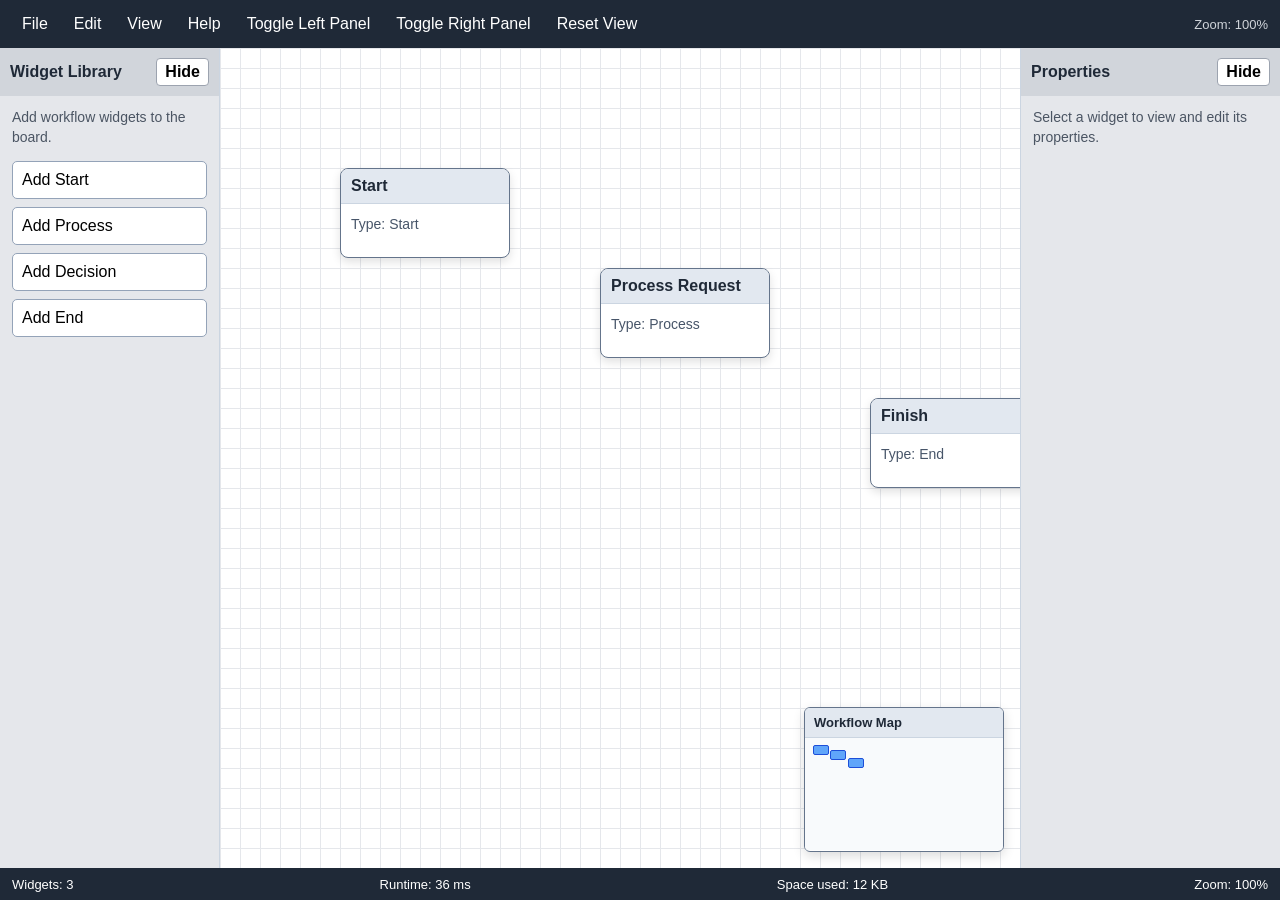
==== index.html @ e65cc5db "Sync current workflow builder implementation" ====
<!DOCTYPE html>
<html lang="en">
<head>
    <meta charset="UTF-8">

    <meta
        name="viewport"
        content="width=device-width, initial-scale=1.0"
    >

    <title>Workflow Builder BC</title>

    <link rel="stylesheet" href="css/styles.css">
</head>

<body>
    <div id="app"></div>

    <!-- Load dependencies before app.js -->
    <script src="js/widget.js"></script>
    <script src="js/board.js"></script>
    <script src="js/app.js"></script>
</body>
</html>
---- css/styles.css ----
* {
    box-sizing: border-box;
}

body {
    margin: 0;
    overflow: hidden;
    font-family: Arial, Helvetica, sans-serif;
    color: #1f2937;
}

button,
input {
    font: inherit;
}

button {
    cursor: pointer;
}

#app {
    width: 100vw;
    height: 100vh;
}

/* Entire application layout */

.board {
    display: grid;
    grid-template-rows: 48px 1fr 32px;
    width: 100%;
    height: 100%;
    background-color: #f3f4f6;
}

/* Top menu */

.menu-bar {
    display: flex;
    align-items: center;
    gap: 6px;
    padding: 0 12px;
    background-color: #1f2937;
    color: white;
    z-index: 100;
}

.menu-bar button {
    padding: 6px 10px;
    border: none;
    border-radius: 4px;
    background-color: transparent;
    color: white;
}

.menu-bar button:hover {
    background-color: #374151;
}

.menu-group {
    display: flex;
    align-items: center;
    gap: 5px;
}

.menu-label {
    margin-right: 4px;
    font-weight: bold;
}

.menu-spacer {
    flex: 1;
}

.zoom-display {
    min-width: 70px;
    text-align: right;
    font-size: 13px;
    color: #d1d5db;
}

/* Main application area */

.main-area {
    position: relative;
    display: grid;
    grid-template-columns: 220px minmax(0, 1fr) 260px;
    min-height: 0;
}

.main-area.left-hidden {
    grid-template-columns: minmax(0, 1fr) 260px;
}

.main-area.right-hidden {
    grid-template-columns: 220px minmax(0, 1fr);
}

.main-area.left-hidden.right-hidden {
    grid-template-columns: minmax(0, 1fr);
}

/* Side panels */

.side-panel {
    min-width: 0;
    overflow: auto;
    background-color: #e5e7eb;
    border-color: #cbd5e1;
    border-style: solid;
}

.left-panel {
    border-width: 0 1px 0 0;
}

.right-panel {
    border-width: 0 0 0 1px;
}

.side-panel.hidden {
    display: none;
}

.panel-header {
    display: flex;
    justify-content: space-between;
    align-items: center;
    padding: 10px;
    background-color: #d1d5db;
    font-weight: bold;
}

.panel-header button {
    padding: 4px 8px;
    border: 1px solid #9ca3af;
    border-radius: 4px;
    background-color: white;
}

.panel-content {
    padding: 12px;
}

.panel-description {
    margin-top: 0;
    color: #4b5563;
    font-size: 14px;
    line-height: 1.4;
}

.widget-library-button {
    display: block;
    width: 100%;
    margin-bottom: 8px;
    padding: 9px;
    border: 1px solid #94a3b8;
    border-radius: 5px;
    background-color: white;
    text-align: left;
}

.widget-library-button:hover {
    background-color: #f8fafc;
}

.property-row {
    margin-bottom: 12px;
}

.property-row label {
    display: block;
    margin-bottom: 4px;
    font-size: 13px;
    font-weight: bold;
}

.property-row input {
    width: 100%;
    padding: 7px;
    border: 1px solid #9ca3af;
    border-radius: 4px;
}

.property-actions {
    display: flex;
    gap: 8px;
}

.property-actions button {
    flex: 1;
    padding: 7px;
    border: 1px solid #9ca3af;
    border-radius: 4px;
    background-color: white;
}

.delete-button {
    color: #b91c1c;
}

/* Canvas viewport */

.workspace-container {
    position: relative;
    min-width: 0;
    min-height: 0;
    overflow: hidden;
    background-color: white;
    user-select: none;
}

/*
 * The workspace is larger than the viewport and contains all widgets.
 * Zooming and panning are applied to this element.
 */
.workspace {
    position: absolute;
    left: 0;
    top: 0;
    width: 3000px;
    height: 2000px;
    transform-origin: 0 0;

    background-color: white;
    background-image:
        linear-gradient(#e5e7eb 1px, transparent 1px),
        linear-gradient(
            90deg,
            #e5e7eb 1px,
            transparent 1px
        );

    background-size: 20px 20px;
}

/* Workflow widgets */

.widget {
    position: absolute;
    width: 170px;
    min-height: 90px;
    overflow: hidden;

    border: 1px solid #64748b;
    border-radius: 8px;
    background-color: white;
    box-shadow: 0 4px 10px rgb(0 0 0 / 12%);

    cursor: grab;
    touch-action: none;
}

.widget:hover {
    border-color: #2563eb;
}

.widget.selected {
    outline: 3px solid rgb(37 99 235 / 30%);
    border-color: #2563eb;
}

.widget.dragging {
    cursor: grabbing;
    box-shadow: 0 8px 18px rgb(0 0 0 / 22%);
}

.widget-title {
    padding: 8px 10px;
    border-bottom: 1px solid #cbd5e1;
    background-color: #e2e8f0;
    font-weight: bold;
}

.widget-content {
    padding: 12px 10px;
    color: #475569;
    font-size: 14px;
}

/* Workflow mini-map */

.workflow-map {
    position: absolute;
    right: 16px;
    bottom: 16px;
    width: 200px;
    height: 145px;
    overflow: hidden;

    border: 1px solid #64748b;
    border-radius: 6px;
    background-color: rgb(255 255 255 / 94%);
    box-shadow: 0 4px 12px rgb(0 0 0 / 14%);
    z-index: 20;
}

.workflow-map-title {
    padding: 7px 9px;
    border-bottom: 1px solid #cbd5e1;
    background-color: #e2e8f0;
    font-size: 13px;
    font-weight: bold;
}

.workflow-map-content {
    position: relative;
    height: calc(100% - 31px);
    overflow: hidden;
    background-color: #f8fafc;
}

.workflow-map-empty {
    padding: 10px;
    color: #64748b;
    font-size: 12px;
}

.workflow-map-item {
    position: absolute;
    width: 16px;
    height: 10px;
    border: 1px solid #1d4ed8;
    border-radius: 2px;
    background-color: #60a5fa;
}

/* Bottom stats bar */

.stats-bar {
    display: flex;
    align-items: center;
    justify-content: space-between;
    gap: 20px;

    padding: 0 12px;
    background-color: #1f2937;
    color: white;
    font-size: 13px;
}

.panel-show-zone {
    position: absolute;
    top: 48px;
    bottom: 32px;
    width: 24px;
    z-index: 50;

    display: flex;
    align-items: center;

    opacity: 0;
    transition: opacity 0.2s ease;
}

.panel-show-zone:hover {
    opacity: 1;
}

.panel-show-zone.hidden {
    display: none;
}

.left-show-zone {
    left: 0;
    justify-content: flex-start;
}

.right-show-zone {
    right: 0;
    justify-content: flex-end;
}

.panel-show-button {
    width: 24px;
    min-height: 64px;
    padding: 4px 2px;

    border: 1px solid #64748b;
    background-color: #1f2937;
    color: white;

    font-size: 11px;
    writing-mode: vertical-rl;
    text-orientation: mixed;

    cursor: pointer;
}

.left-show-zone .panel-show-button {
    border-radius: 0 5px 5px 0;
}

.right-show-zone .panel-show-button {
    border-radius: 5px 0 0 5px;
}

.dropdown-menu {
    position: relative;
    height: 100%;
    display: flex;
    align-items: center;
}

.dropdown-button {
    padding: 6px 10px;
    border: none;
    border-radius: 4px;
    background-color: transparent;
    color: white;
}

.dropdown-button:hover {
    background-color: #374151;
}

.dropdown-content {
    position: absolute;
    top: 100%;
    left: 0;

    display: none;
    min-width: 150px;

    padding: 5px 0;
    border: 1px solid #475569;
    border-radius: 0 0 5px 5px;

    background-color: #1f2937;
    box-shadow: 0 6px 14px rgb(0 0 0 / 25%);

    z-index: 200;
}

.dropdown-menu:hover .dropdown-content {
    display: block;
}

.dropdown-content button {
    display: block;
    width: 100%;
    padding: 8px 12px;

    border: none;
    border-radius: 0;
    background-color: transparent;
    color: white;

    text-align: left;
}

.dropdown-content button:hover {
    background-color: #374151;
}
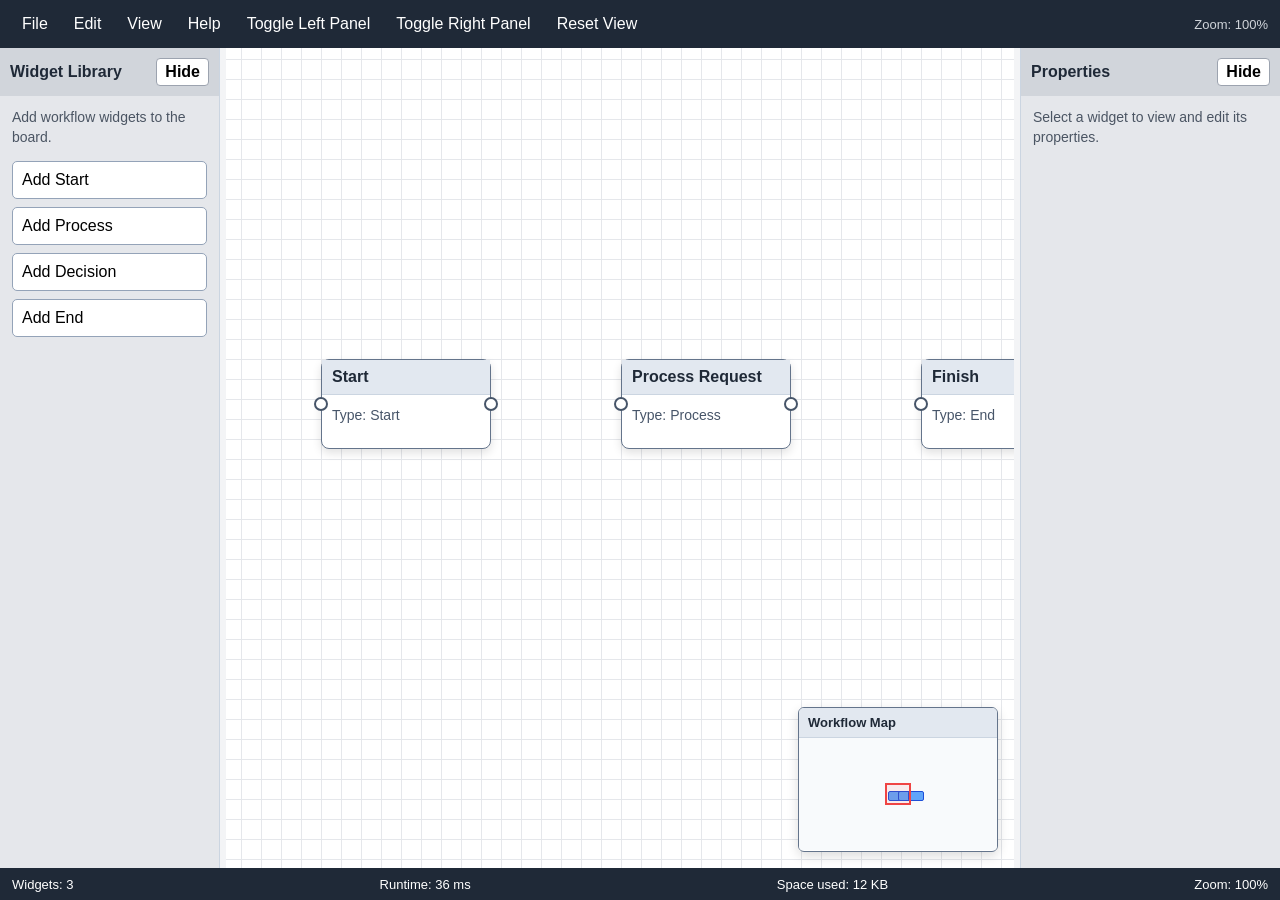
==== commit f9a53c40: "Add draggable workflow connections" ====
--- a/index.html
+++ b/index.html
@@ -18,6 +18,7 @@
 
     <!-- Load dependencies before app.js -->
     <script src="js/widget.js"></script>
+    <script src="js/connection.js"></script>
     <script src="js/board.js"></script>
     <script src="js/app.js"></script>
 </body>
--- a/css/styles.css
+++ b/css/styles.css
@@ -83,21 +83,39 @@
 
 .main-area {
     position: relative;
+
+    --left-panel-width: 220px;
+    --right-panel-width: 260px;
+
     display: grid;
-    grid-template-columns: 220px minmax(0, 1fr) 260px;
+
+    grid-template-columns:
+        var(--left-panel-width)
+        6px
+        minmax(0, 1fr)
+        6px
+        var(--right-panel-width);
+
     min-height: 0;
 }
 
 .main-area.left-hidden {
-    grid-template-columns: minmax(0, 1fr) 260px;
+    grid-template-columns:
+        minmax(0, 1fr)
+        6px
+        var(--right-panel-width);
 }
 
 .main-area.right-hidden {
-    grid-template-columns: 220px minmax(0, 1fr);
+    grid-template-columns:
+        var(--left-panel-width)
+        6px
+        minmax(0, 1fr);
 }
 
 .main-area.left-hidden.right-hidden {
-    grid-template-columns: minmax(0, 1fr);
+    grid-template-columns:
+        minmax(0, 1fr);
 }
 
 /* Side panels */
@@ -206,8 +224,15 @@
     min-width: 0;
     min-height: 0;
     overflow: hidden;
-    background-color: white;
+
+    background-color: #e5e7eb;
+
     user-select: none;
+    cursor: default;
+}
+
+.workspace-container.panning {
+    cursor: grabbing;
 }
 
 /*
@@ -218,13 +243,16 @@
     position: absolute;
     left: 0;
     top: 0;
-    width: 3000px;
-    height: 2000px;
+
     transform-origin: 0 0;
 
     background-color: white;
+
     background-image:
-        linear-gradient(#e5e7eb 1px, transparent 1px),
+        linear-gradient(
+            #e5e7eb 1px,
+            transparent 1px
+        ),
         linear-gradient(
             90deg,
             #e5e7eb 1px,
@@ -232,6 +260,8 @@
         );
 
     background-size: 20px 20px;
+
+    border: 1px solid #9ca3af;
 }
 
 /* Workflow widgets */
@@ -240,7 +270,7 @@
     position: absolute;
     width: 170px;
     min-height: 90px;
-    overflow: hidden;
+    overflow: visible;
 
     border: 1px solid #64748b;
     border-radius: 8px;
@@ -276,6 +306,47 @@
     padding: 12px 10px;
     color: #475569;
     font-size: 14px;
+}
+
+/* Widget connection ports */
+
+.widget-port {
+    position: absolute;
+
+    top: 50%;
+
+    width: 14px;
+    height: 14px;
+
+    padding: 0;
+
+    border: 2px solid #475569;
+    border-radius: 50%;
+
+    background-color: white;
+
+    transform: translateY(-50%);
+
+    cursor: crosshair;
+
+    z-index: 5;
+}
+
+.widget-port:hover {
+    border-color: #2563eb;
+    background-color: #dbeafe;
+
+    transform:
+        translateY(-50%)
+        scale(1.2);
+}
+
+.input-port {
+    left: -8px;
+}
+
+.output-port {
+    right: -8px;
 }
 
 /* Workflow mini-map */
@@ -451,4 +522,111 @@
 
 .dropdown-content button:hover {
     background-color: #374151;
+}
+
+/* Resize Handles */
+.panel-resizer {
+    background-color: transparent;
+    cursor: col-resize;
+    touch-action: none;
+}
+
+.panel-resizer:hover {
+    background-color: #94a3b8;
+}
+
+.panel-resizer.hidden {
+    display: none;
+}
+
+.workflow-map-viewport {
+    position: absolute;
+
+    border: 2px solid #ef4444;
+    background-color: rgb(239 68 68 / 8%);
+
+    pointer-events: none;
+}
+
+.widget-context-menu {
+    position: fixed;
+    min-width: 130px;
+    padding: 4px 0;
+
+    border: 1px solid #94a3b8;
+    border-radius: 5px;
+
+    background-color: white;
+
+    box-shadow:
+        0 6px 16px
+        rgb(0 0 0 / 18%);
+
+    z-index: 1000;
+}
+
+.widget-context-menu button {
+    display: block;
+    width: 100%;
+
+    padding: 8px 12px;
+
+    border: none;
+
+    background-color: transparent;
+    color: #1f2937;
+
+    text-align: left;
+    cursor: pointer;
+}
+
+.widget-context-menu button:hover {
+    background-color: #f1f5f9;
+}
+
+/* Workflow connections */
+
+.connection-layer {
+    position: absolute;
+    left: 0;
+    top: 0;
+
+    width: 100%;
+    height: 100%;
+
+    overflow: visible;
+
+    pointer-events: none;
+
+    z-index: 1;
+}
+
+.workflow-connection {
+    fill: none;
+
+    stroke: #64748b;
+    stroke-width: 3;
+
+    vector-effect:
+        non-scaling-stroke;
+}
+
+.connection-preview {
+    stroke: #2563eb;
+
+    stroke-dasharray:
+        8 6;
+}
+
+.input-port.connection-target {
+    border-color: #16a34a;
+    background-color: #dcfce7;
+
+    box-shadow:
+        0 0 0 6px
+        rgb(22 163 74 / 15%);
+
+    transform:
+        translateY(-50%)
+        scale(1.35);
 }
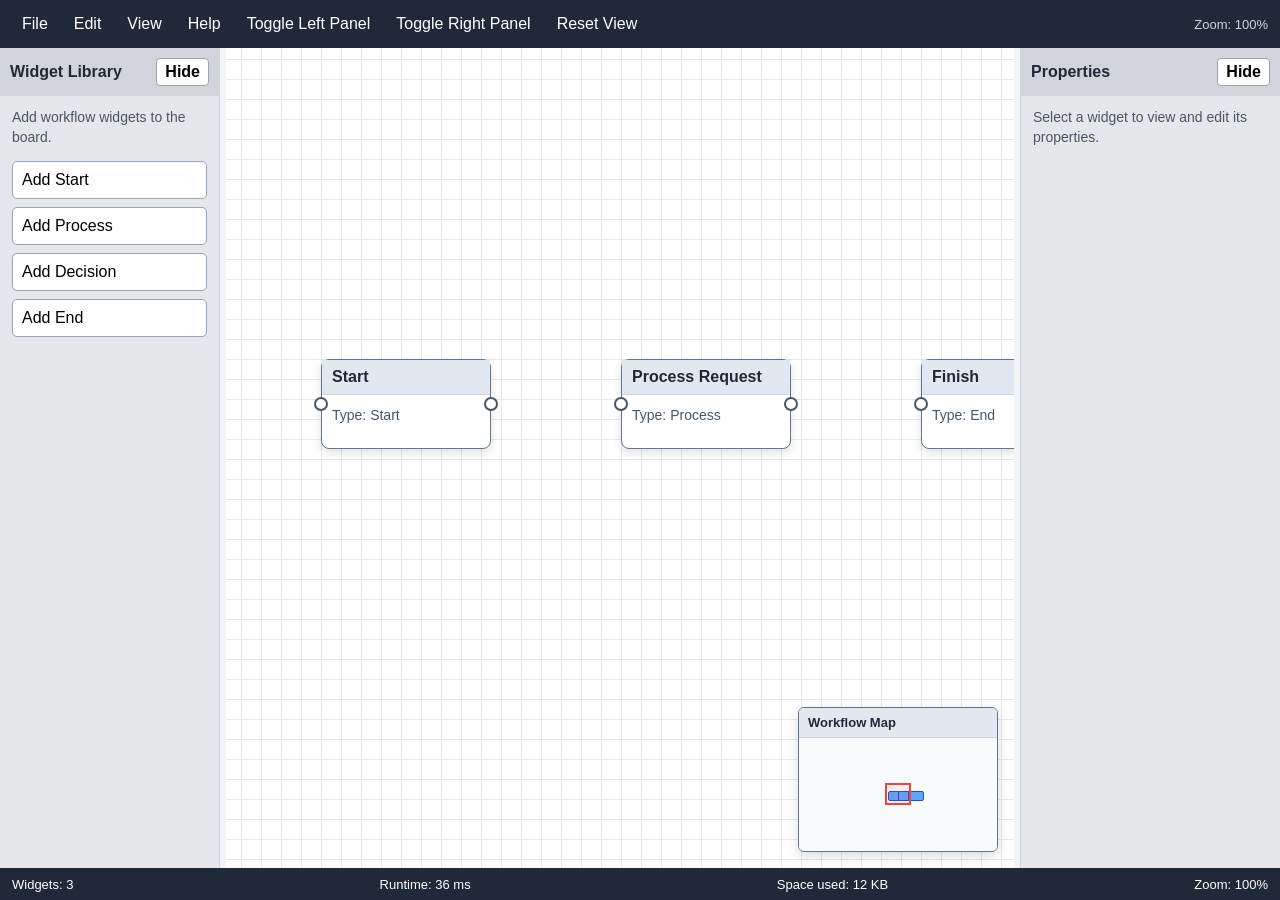
==== commit e8a208a3: "Upgrade workflow map navigation" ====
--- a/index.html
+++ b/index.html
@@ -2,24 +2,19 @@
 <html lang="en">
 <head>
     <meta charset="UTF-8">
-
     <meta
         name="viewport"
         content="width=device-width, initial-scale=1.0"
     >
-
-    <title>Workflow Builder BC</title>
-
+    <title>Workflow Builder</title>
     <link rel="stylesheet" href="css/styles.css">
 </head>
-
 <body>
     <div id="app"></div>
 
-    <!-- Load dependencies before app.js -->
     <script src="js/widget.js"></script>
     <script src="js/connection.js"></script>
     <script src="js/board.js"></script>
     <script src="js/app.js"></script>
 </body>
-</html>+</html>
--- a/css/styles.css
+++ b/css/styles.css
@@ -180,6 +180,55 @@
 
 .widget-library-button:hover {
     background-color: #f8fafc;
+}
+
+/* Overlap Peek Mode */
+
+.widget {
+    transition:
+        opacity 120ms ease,
+        filter 120ms ease,
+        box-shadow 120ms ease;
+}
+
+.widget.peek-covering {
+    opacity: 0.18;
+
+    filter:
+        saturate(0.55);
+
+    pointer-events: none;
+}
+
+.widget.peek-revealed {
+    box-shadow:
+        0 0 0 2px
+        rgb(37 99 235 / 18%);
+}
+
+.overlap-peek-outline {
+    position: absolute;
+
+    box-sizing: border-box;
+
+    /*
+     * Much lighter + thinner than before.
+     */
+    border:
+        1px dashed
+        rgb(37 99 235 / 30%);
+
+    border-radius: 5px;
+
+    /*
+     * Extremely subtle overlap shading.
+     */
+    background:
+        rgb(37 99 235 / 1.5%);
+
+    pointer-events: none;
+
+    z-index: 100000;
 }
 
 .property-row {
@@ -611,6 +660,10 @@
         non-scaling-stroke;
 }
 
+.connection-arrow-shape {
+    fill: #64748b;
+}
+
 .connection-preview {
     stroke: #2563eb;
 
@@ -629,4 +682,190 @@
     transform:
         translateY(-50%)
         scale(1.35);
-}+}
+
+/*
+ * Invisible interaction area around
+ * each connection.
+ */
+.connection-hit-path {
+    fill: none;
+
+    stroke: transparent;
+    stroke-width: 16;
+
+    pointer-events: stroke;
+
+    cursor: pointer;
+}
+
+
+/*
+ * Make the actual thin line ignore
+ * pointer events. The hit path handles
+ * interaction instead.
+ */
+.workflow-connection {
+    pointer-events: none;
+
+    transition:
+        stroke 120ms ease,
+        stroke-width 120ms ease,
+        filter 120ms ease;
+}
+
+
+/*
+ * Highlight the connection currently
+ * being inspected.
+ */
+.workflow-connection.connection-peek-active {
+    stroke: #2563eb;
+
+    stroke-width: 4;
+
+    filter:
+        drop-shadow(
+            0 0 2px
+            rgb(37 99 235 / 35%)
+        );
+}
+
+
+/*
+ * Fade a widget that physically covers
+ * the connection being inspected.
+ */
+.widget.connection-peek-covering {
+    /*
+     * Do NOT fade the whole parent.
+     * Ports need to remain independently visible.
+     */
+    opacity: 1;
+
+    background-color:
+        rgb(255 255 255 / 12%);
+
+    border-color:
+        rgb(100 116 139 / 18%);
+
+    box-shadow:
+        inset 0 0 0 1px
+        rgb(100 116 139 / 15%);
+
+    pointer-events: none;
+}
+
+
+/*
+ * Fade the actual widget information,
+ * but leave its ports available for
+ * endpoint highlighting.
+ */
+.widget.connection-peek-covering .widget-title {
+    opacity: 0.12;
+
+    background-color:
+        rgb(226 232 240 / 12%);
+}
+
+.widget.connection-peek-covering .widget-content {
+    opacity: 0.12;
+}
+
+.widget-port.connection-peek-port {
+    opacity: 1;
+
+    border-color: #2563eb;
+    background-color: white;
+
+    box-shadow:
+        0 0 0 4px
+        rgb(37 99 235 / 18%),
+        0 0 8px
+        rgb(37 99 235 / 30%);
+
+    transform:
+        translateY(-50%)
+        scale(1.18);
+
+    z-index: 20;
+}
+
+.workflow-connection.connection-selected {
+    stroke: #2563eb;
+    stroke-width: 4;
+
+    filter:
+        drop-shadow(
+            0 0 3px
+            rgb(37 99 235 / 35%)
+        );
+}
+
+/* =========================================
+   Interactive Workflow Map
+   ========================================= */
+
+.workflow-map-content {
+    position: relative;
+    overflow: hidden;
+    touch-action: none;
+    user-select: none;
+    cursor: crosshair;
+}
+
+.workflow-map-content.map-dragging {
+    cursor: grabbing;
+}
+
+.workflow-map-connections {
+    position: absolute;
+    inset: 0;
+    width: 100%;
+    height: 100%;
+    pointer-events: none;
+    z-index: 1;
+}
+
+.workflow-map-connection {
+    fill: none;
+    stroke: #94a3b8;
+    stroke-width: 1.25;
+    opacity: 0.75;
+}
+
+.workflow-map-connection.selected {
+    stroke: #2563eb;
+    stroke-width: 1.8;
+    opacity: 1;
+}
+
+.workflow-map-item {
+    z-index: 2;
+    pointer-events: none;
+}
+
+.workflow-map-item.selected {
+    outline: 1px solid #2563eb;
+    outline-offset: 1px;
+}
+
+.workflow-map-viewport {
+    z-index: 3;
+    pointer-events: auto;
+    cursor: grab;
+    border: 2px solid #ef4444;
+    background: rgb(239 68 68 / 7%);
+    box-sizing: border-box;
+}
+
+.workflow-map-content.map-dragging
+.workflow-map-viewport {
+    cursor: grabbing;
+}
+
+.workflow-map-empty {
+    pointer-events: none;
+}
+
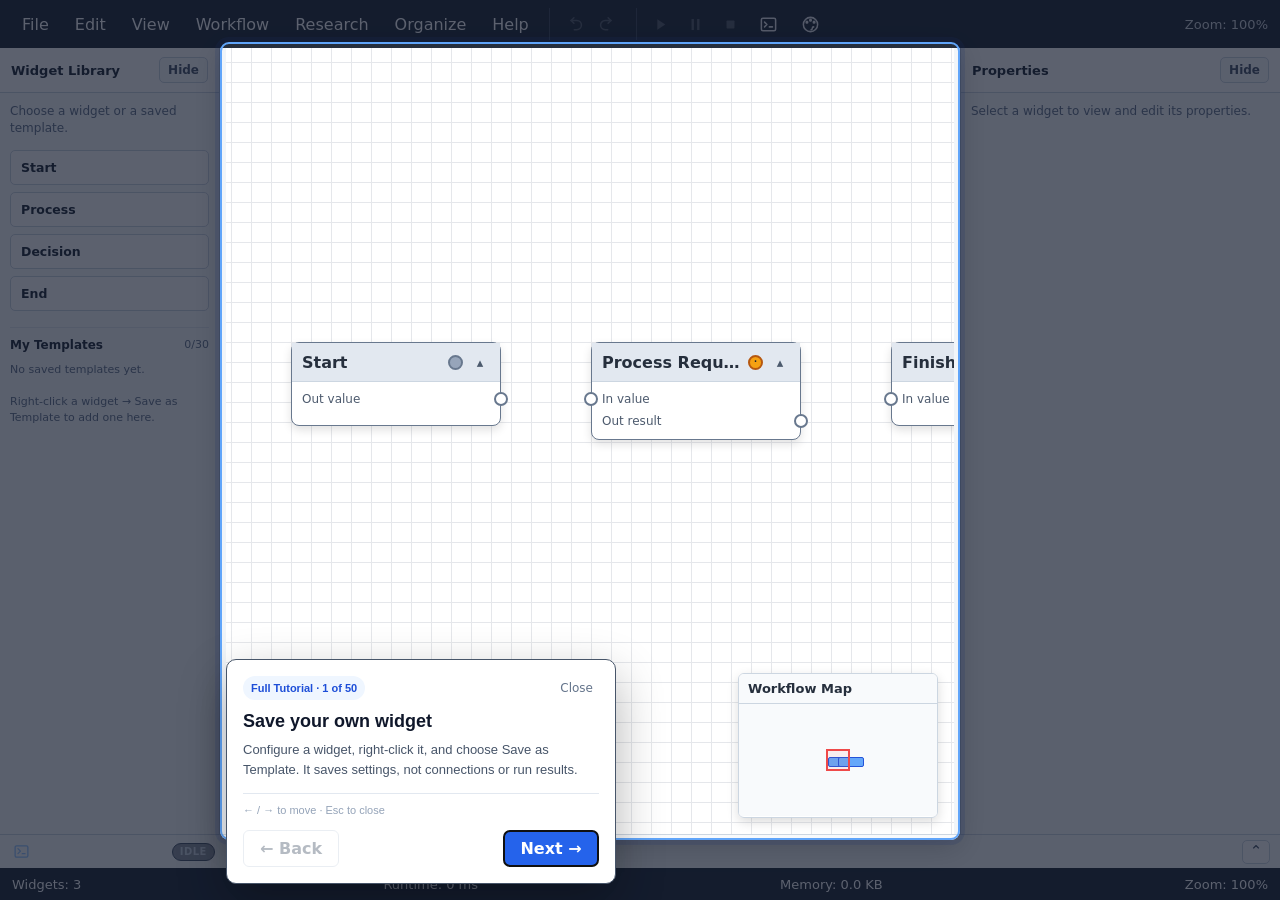
==== commit 42761660: "Scaffold PHP API and workflow validation client" ====
--- a/index.html
+++ b/index.html
@@ -15,6 +15,7 @@
     <script src="js/widget.js"></script>
     <script src="js/connection.js"></script>
     <script src="js/board.js"></script>
+    <script src="js/executionClient.js"></script>
     <script src="js/app.js"></script>
 </body>
 </html>
--- a/css/styles.css
+++ b/css/styles.css
@@ -27,7 +27,7 @@
 
 .board {
     display: grid;
-    grid-template-rows: 48px 1fr 32px;
+    grid-template-rows: 48px minmax(0, 1fr) auto 32px;
     width: 100%;
     height: 100%;
     background-color: #f3f4f6;
@@ -77,6 +77,82 @@
     text-align: right;
     font-size: 13px;
     color: #d1d5db;
+}
+
+.history-controls {
+    display: flex;
+    align-items: center;
+    gap: 3px;
+
+    margin-left: 4px;
+    padding-left: 8px;
+
+    border-left:
+        1px solid
+        rgb(148 163 184 / 28%);
+}
+
+.history-icon-button {
+    display: inline-flex;
+    align-items: center;
+    justify-content: center;
+
+    width: 32px;
+    height: 32px;
+
+    padding: 0 !important;
+
+    border:
+        1px solid
+        transparent !important;
+
+    border-radius: 5px !important;
+
+    background-color:
+        transparent !important;
+
+    color: #e5e7eb !important;
+}
+
+.history-icon-button svg {
+    width: 19px;
+    height: 19px;
+
+    fill: none;
+    stroke: currentColor;
+    stroke-width: 1.9;
+    stroke-linecap: round;
+    stroke-linejoin: round;
+
+    pointer-events: none;
+}
+
+.history-icon-button:hover:not(:disabled) {
+    border-color:
+        rgb(148 163 184 / 35%) !important;
+
+    background-color:
+        #374151 !important;
+
+    color: white !important;
+}
+
+.history-icon-button:active:not(:disabled) {
+    background-color:
+        #4b5563 !important;
+}
+
+.history-icon-button:focus-visible {
+    outline:
+        2px solid
+        #60a5fa;
+
+    outline-offset: 1px;
+}
+
+.history-icon-button:disabled {
+    opacity: 0.28;
+    cursor: default;
 }
 
 /* Main application area */
@@ -599,17 +675,17 @@
 
 .widget-context-menu {
     position: fixed;
-    min-width: 130px;
-    padding: 4px 0;
+    min-width: 190px;
+    padding: 5px;
 
     border: 1px solid #94a3b8;
-    border-radius: 5px;
+    border-radius: 7px;
 
     background-color: white;
 
     box-shadow:
-        0 6px 16px
-        rgb(0 0 0 / 18%);
+        0 8px 20px
+        rgb(15 23 42 / 20%);
 
     z-index: 1000;
 }
@@ -618,22 +694,51 @@
     display: block;
     width: 100%;
 
-    padding: 8px 12px;
+    padding: 8px 10px;
 
     border: none;
+    border-radius: 4px;
 
     background-color: transparent;
     color: #1f2937;
 
+    font-size: 13px;
     text-align: left;
+    white-space: nowrap;
+
     cursor: pointer;
 }
 
-.widget-context-menu button:hover {
+.widget-context-menu button:hover:not(:disabled) {
     background-color: #f1f5f9;
 }
 
+.widget-context-menu button:focus-visible {
+    outline: 2px solid #2563eb;
+    outline-offset: -2px;
+}
+
+.widget-context-menu button:disabled {
+    color: #94a3b8;
+    cursor: default;
+}
+
+.context-menu-divider {
+    height: 1px;
+    margin: 4px 3px;
+    background-color: #e2e8f0;
+}
+
+.widget-context-menu button.context-menu-danger {
+    color: #b91c1c;
+}
+
+.widget-context-menu button.context-menu-danger:hover:not(:disabled) {
+    background-color: #fef2f2;
+}
+
 /* Workflow connections */
+
 
 .connection-layer {
     position: absolute;
@@ -658,10 +763,6 @@
 
     vector-effect:
         non-scaling-stroke;
-}
-
-.connection-arrow-shape {
-    fill: #64748b;
 }
 
 .connection-preview {
@@ -869,3 +970,3117 @@
     pointer-events: none;
 }
 
+/* View dropdown controls */
+.view-dropdown-content {
+    min-width: 180px;
+}
+
+.dropdown-check-item {
+    display: flex;
+    align-items: center;
+    gap: 9px;
+    width: 100%;
+    padding: 8px 12px;
+    color: white;
+    font-size: 14px;
+    white-space: nowrap;
+    cursor: pointer;
+}
+
+.dropdown-check-item:hover {
+    background-color: #374151;
+}
+
+.dropdown-check-item input[type="checkbox"] {
+    width: 14px;
+    height: 14px;
+    margin: 0;
+    accent-color: #60a5fa;
+    cursor: pointer;
+}
+
+.dropdown-divider {
+    height: 1px;
+    margin: 5px 0;
+    background-color: #475569;
+}
+
+.reset-view-menu-item {
+    font-weight: 600;
+}
+
+
+/* =========================================================
+   Configurable I/O + execution system
+   ========================================================= */
+
+.workflow-dropdown-content {
+    min-width: 245px;
+}
+
+.dropdown-content button:disabled,
+.widget-context-menu button:disabled {
+    opacity: 0.45;
+    cursor: not-allowed;
+}
+
+/* Properties sidebar sections */
+.property-section {
+    margin: 0 0 14px;
+    padding: 0 0 14px;
+    border-bottom: 1px solid #cbd5e1;
+}
+
+.property-section-title {
+    margin-bottom: 8px;
+    color: #1f2937;
+    font-size: 13px;
+    font-weight: 700;
+    letter-spacing: 0.01em;
+}
+
+.property-section-description {
+    margin: -2px 0 9px;
+    color: #64748b;
+    font-size: 11.5px;
+    line-height: 1.35;
+}
+
+.property-section-body {
+    min-width: 0;
+}
+
+.property-row select,
+.property-row textarea,
+.io-property-card input,
+.io-property-card select {
+    width: 100%;
+    min-width: 0;
+    padding: 7px 8px;
+    border: 1px solid #9ca3af;
+    border-radius: 4px;
+    background-color: white;
+    color: #1f2937;
+}
+
+.property-row select:focus,
+.property-row textarea:focus,
+.io-property-card input:focus,
+.io-property-card select:focus {
+    outline: 2px solid rgb(37 99 235 / 18%);
+    border-color: #2563eb;
+}
+
+.property-readout {
+    padding: 7px 8px;
+    border: 1px solid #cbd5e1;
+    border-radius: 4px;
+    background-color: #f8fafc;
+    color: #475569;
+    font-size: 12px;
+    overflow-wrap: anywhere;
+}
+
+.compact-property-row {
+    margin-bottom: 4px;
+}
+
+/* Input/output configuration cards */
+.io-property-card {
+    display: grid;
+    gap: 6px;
+    margin-bottom: 8px;
+    padding: 8px;
+    border: 1px solid #cbd5e1;
+    border-radius: 6px;
+    background-color: #f8fafc;
+}
+
+.io-property-card:focus-within {
+    border-color: #93c5fd;
+    box-shadow: 0 0 0 2px rgb(37 99 235 / 8%);
+}
+
+.io-card-meta {
+    display: flex;
+    align-items: center;
+    justify-content: space-between;
+    gap: 8px;
+    color: #64748b;
+    font-size: 10.5px;
+    line-height: 1.25;
+}
+
+.inline-check-label,
+.status-checkbox-label {
+    display: flex;
+    align-items: center;
+    gap: 5px;
+    color: #374151;
+    font-size: 12px;
+    cursor: pointer;
+}
+
+.inline-check-label input,
+.status-checkbox-label input {
+    width: auto;
+    margin: 0;
+}
+
+.io-current-value {
+    min-width: 0;
+    overflow: hidden;
+    text-overflow: ellipsis;
+    white-space: nowrap;
+    text-align: right;
+}
+
+.io-add-button,
+.io-remove-button {
+    width: 100%;
+    padding: 7px 8px;
+    border: 1px solid #94a3b8;
+    border-radius: 4px;
+    background-color: white;
+}
+
+.io-add-button {
+    font-weight: 600;
+}
+
+.io-add-button:hover {
+    border-color: #64748b;
+    background-color: #f1f5f9;
+}
+
+.io-remove-button {
+    color: #b91c1c;
+}
+
+.io-remove-button:hover {
+    border-color: #fca5a5;
+    background-color: #fef2f2;
+}
+
+.input-source-select {
+    font-size: 12px;
+}
+
+/* Script editor */
+.script-source-input {
+    min-height: 100px;
+    resize: vertical;
+    font-family:
+        Consolas,
+        "SFMono-Regular",
+        Menlo,
+        Monaco,
+        monospace;
+    font-size: 12px;
+    line-height: 1.4;
+    tab-size: 4;
+}
+
+.script-source-input:disabled {
+    background-color: #f1f5f9;
+    color: #94a3b8;
+}
+
+/* Runtime/status metrics */
+.property-metrics-grid {
+    display: grid;
+    grid-template-columns: repeat(2, minmax(0, 1fr));
+    gap: 6px;
+    margin-top: 9px;
+}
+
+.property-metric {
+    min-width: 0;
+    padding: 7px;
+    border: 1px solid #dbe1e8;
+    border-radius: 5px;
+    background-color: #f8fafc;
+}
+
+.property-metric-label {
+    display: block;
+    margin-bottom: 2px;
+    color: #64748b;
+    font-size: 10px;
+    text-transform: uppercase;
+    letter-spacing: 0.04em;
+}
+
+.property-metric strong {
+    display: block;
+    min-width: 0;
+    overflow: hidden;
+    color: #1f2937;
+    font-size: 12px;
+    text-overflow: ellipsis;
+    white-space: nowrap;
+}
+
+.property-error-message {
+    margin-bottom: 8px;
+    padding: 7px 8px;
+    border: 1px solid #fecaca;
+    border-radius: 5px;
+    background-color: #fef2f2;
+    color: #b91c1c;
+    font-size: 11px;
+    line-height: 1.35;
+}
+
+.stacked-property-actions {
+    display: grid;
+    grid-template-columns: 1fr;
+    margin-top: 4px;
+}
+
+.primary-property-button {
+    border-color: #2563eb !important;
+    background-color: #2563eb !important;
+    color: white !important;
+    font-weight: 600;
+}
+
+.primary-property-button:hover {
+    background-color: #1d4ed8 !important;
+}
+
+/* =========================================================
+   Widget I/O rows and per-port endpoints
+   ========================================================= */
+
+.widget {
+    width: 210px;
+    min-height: 84px;
+}
+
+.widget-io-content {
+    padding: 7px 10px 8px;
+}
+
+.widget-io-row {
+    position: relative;
+    display: flex;
+    align-items: center;
+    min-height: 22px;
+    min-width: 0;
+    color: #475569;
+    font-size: 12px;
+    line-height: 1.25;
+}
+
+.widget-io-text {
+    display: block;
+    width: 100%;
+    min-width: 0;
+    overflow: hidden;
+    text-overflow: ellipsis;
+    white-space: nowrap;
+}
+
+.widget-output-row .widget-io-text {
+    text-align: left;
+}
+
+.widget-empty-io {
+    padding: 3px 0;
+    color: #94a3b8;
+    font-size: 11px;
+    font-style: italic;
+}
+
+.widget-io-row .input-port {
+    left: -18px;
+}
+
+.widget-io-row .output-port {
+    right: -18px;
+}
+
+/* Keep endpoint ports visible when Connection Peek fades a widget. */
+.widget.connection-peek-covering .widget-content {
+    opacity: 1;
+}
+
+.widget.connection-peek-covering .widget-io-text,
+.widget.connection-peek-covering .widget-empty-io {
+    opacity: 0.12;
+}
+
+.widget.connection-peek-covering .widget-port.connection-peek-port {
+    opacity: 1;
+}
+
+/* Slightly more compact right-panel controls on narrow widths. */
+@media (max-width: 900px) {
+    .property-metrics-grid {
+        grid-template-columns: 1fr;
+    }
+}
+
+.widget[data-status="running"] {
+    border-color: #2563eb;
+    box-shadow:
+        0 0 0 2px rgb(37 99 235 / 12%),
+        0 6px 14px rgb(0 0 0 / 14%);
+}
+
+.widget[data-status="finished"] {
+    border-color: #86a98f;
+}
+
+.widget[data-status="error"] {
+    border-color: #dc2626;
+    box-shadow:
+        0 0 0 2px rgb(220 38 38 / 10%),
+        0 6px 14px rgb(0 0 0 / 14%);
+}
+
+.io-property-card.invalid {
+    border-color: #f59e0b;
+    background-color: #fffbeb;
+}
+
+.io-validation-message {
+    padding: 5px 6px;
+    border-radius: 4px;
+    background-color: #fef3c7;
+    color: #92400e;
+    font-size: 10.5px;
+    line-height: 1.3;
+}
+
+/* =========================================================
+   In-app dialogs
+   Replaces browser alert / confirm / prompt windows.
+   ========================================================= */
+
+.app-dialog-overlay {
+    position: fixed;
+    inset: 0;
+
+    display: flex;
+    align-items: center;
+    justify-content: center;
+
+    padding: 24px;
+
+    background-color: rgb(15 23 42 / 48%);
+    backdrop-filter: blur(2px);
+
+    z-index: 200000;
+}
+
+.app-dialog {
+    width: min(460px, calc(100vw - 48px));
+    max-height: min(70vh, 620px);
+
+    overflow: hidden;
+
+    border: 1px solid #94a3b8;
+    border-radius: 10px;
+
+    background-color: white;
+    color: #1f2937;
+
+    box-shadow:
+        0 22px 60px
+        rgb(15 23 42 / 32%);
+
+    opacity: 0;
+    transform: translateY(8px) scale(0.985);
+
+    transition:
+        opacity 120ms ease,
+        transform 120ms ease;
+}
+
+.app-dialog.visible {
+    opacity: 1;
+    transform: translateY(0) scale(1);
+}
+
+.app-dialog-header {
+    display: flex;
+    align-items: center;
+    gap: 10px;
+
+    padding: 14px 16px;
+
+    border-bottom: 1px solid #cbd5e1;
+    background-color: #e2e8f0;
+}
+
+.app-dialog-icon {
+    display: inline-flex;
+    align-items: center;
+    justify-content: center;
+    flex: 0 0 auto;
+
+    width: 24px;
+    height: 24px;
+
+    border-radius: 50%;
+
+    background-color: #dbeafe;
+    color: #1d4ed8;
+
+    font-size: 14px;
+    font-weight: 700;
+}
+
+.app-dialog-success .app-dialog-icon {
+    background-color: #dcfce7;
+    color: #15803d;
+}
+
+.app-dialog-warning .app-dialog-icon {
+    background-color: #fef3c7;
+    color: #b45309;
+}
+
+.app-dialog-error .app-dialog-icon {
+    background-color: #fee2e2;
+    color: #b91c1c;
+}
+
+.app-dialog-title {
+    min-width: 0;
+    margin: 0;
+
+    color: #1f2937;
+
+    font-size: 16px;
+    font-weight: 700;
+}
+
+.app-dialog-body {
+    max-height: 440px;
+    overflow: auto;
+
+    padding: 18px 18px 16px;
+}
+
+.app-dialog-message {
+    color: #475569;
+
+    font-size: 14px;
+    line-height: 1.55;
+
+    white-space: pre-wrap;
+    overflow-wrap: anywhere;
+}
+
+.app-dialog-input {
+    width: 100%;
+    margin-top: 14px;
+    padding: 9px 10px;
+
+    border: 1px solid #94a3b8;
+    border-radius: 6px;
+
+    background-color: white;
+    color: #1f2937;
+
+    outline: none;
+}
+
+.app-dialog-input:focus {
+    border-color: #2563eb;
+
+    box-shadow:
+        0 0 0 3px
+        rgb(37 99 235 / 14%);
+}
+
+.app-dialog-actions {
+    display: flex;
+    justify-content: flex-end;
+    gap: 8px;
+
+    padding: 12px 16px;
+
+    border-top: 1px solid #e2e8f0;
+    background-color: #f8fafc;
+}
+
+.app-dialog-button {
+    min-width: 82px;
+    padding: 8px 14px;
+
+    border: 1px solid transparent;
+    border-radius: 6px;
+
+    font-weight: 600;
+}
+
+.app-dialog-button-secondary {
+    border-color: #cbd5e1;
+
+    background-color: white;
+    color: #334155;
+}
+
+.app-dialog-button-secondary:hover {
+    background-color: #f1f5f9;
+}
+
+.app-dialog-button-primary {
+    border-color: #1d4ed8;
+
+    background-color: #2563eb;
+    color: white;
+}
+
+.app-dialog-button-primary:hover {
+    background-color: #1d4ed8;
+}
+
+.app-dialog-button-danger {
+    border-color: #b91c1c;
+
+    background-color: #dc2626;
+    color: white;
+}
+
+.app-dialog-button-danger:hover {
+    background-color: #b91c1c;
+}
+
+.app-dialog-button:focus-visible {
+    outline: 3px solid rgb(37 99 235 / 24%);
+    outline-offset: 2px;
+}
+
+@media (prefers-reduced-motion: reduce) {
+    .app-dialog {
+        transition: none;
+    }
+}
+
+/* =========================================
+   Multi-source input connections
+   ========================================= */
+
+.input-connected-sources {
+    display: flex;
+    flex-direction: column;
+    gap: 5px;
+    margin-top: 2px;
+}
+
+.input-source-row {
+    display: flex;
+    align-items: center;
+    justify-content: space-between;
+    gap: 8px;
+    min-width: 0;
+    padding: 6px 7px;
+    border: 1px solid #cbd5e1;
+    border-radius: 4px;
+    background-color: #f8fafc;
+    font-size: 11px;
+    color: #334155;
+}
+
+.input-source-row span {
+    min-width: 0;
+    overflow: hidden;
+    text-overflow: ellipsis;
+    white-space: nowrap;
+}
+
+.input-source-remove {
+    flex: 0 0 auto;
+    padding: 3px 6px;
+    border: 1px solid #fecaca;
+    border-radius: 4px;
+    background-color: #fff;
+    color: #b91c1c;
+    font-size: 10px;
+}
+
+.input-source-remove:hover {
+    background-color: #fef2f2;
+    border-color: #fca5a5;
+}
+
+.input-source-empty {
+    padding: 5px 7px;
+    border: 1px dashed #cbd5e1;
+    border-radius: 4px;
+    color: #94a3b8;
+    font-size: 11px;
+}
+
+.input-source-hint {
+    color: #64748b;
+    font-size: 10px;
+    line-height: 1.35;
+}
+
+
+/* =========================================
+   Execution Console
+   ========================================= */
+
+.console-toolbar-button.active {
+    background-color: #374151 !important;
+    color: #93c5fd !important;
+    border-color: rgb(96 165 250 / 28%) !important;
+}
+
+.execution-console {
+    position: relative;
+    min-height: 34px;
+    height: 34px;
+    overflow: hidden;
+
+    border-top: 1px solid #334155;
+    background-color: #0f172a;
+    color: #e2e8f0;
+
+    transition: height 140ms ease;
+}
+
+.execution-console.open {
+    min-height: 120px;
+}
+
+.execution-console.resizing {
+    transition: none;
+}
+
+.execution-console-resizer {
+    position: absolute;
+    top: -3px;
+    left: 0;
+    right: 0;
+    height: 7px;
+    z-index: 4;
+
+    cursor: ns-resize;
+    touch-action: none;
+}
+
+.execution-console.open .execution-console-resizer:hover,
+.execution-console.resizing .execution-console-resizer {
+    background-color: rgb(96 165 250 / 45%);
+}
+
+.execution-console-header {
+    position: relative;
+    z-index: 2;
+
+    display: flex;
+    align-items: center;
+    justify-content: space-between;
+    gap: 14px;
+
+    height: 34px;
+    padding: 0 10px 0 12px;
+
+    border-bottom: 1px solid #1e293b;
+    background-color: #111827;
+
+    user-select: none;
+}
+
+.execution-console-heading {
+    display: flex;
+    align-items: center;
+    gap: 8px;
+    min-width: 0;
+}
+
+.execution-console-heading strong {
+    color: #f8fafc;
+    font-size: 12px;
+    font-weight: 700;
+    letter-spacing: 0.01em;
+}
+
+.execution-console-icon {
+    display: inline-flex;
+    align-items: center;
+    justify-content: center;
+    width: 18px;
+    height: 18px;
+    color: #93c5fd;
+}
+
+.execution-console-icon svg {
+    width: 17px;
+    height: 17px;
+    fill: none;
+    stroke: currentColor;
+    stroke-width: 1.8;
+    stroke-linecap: round;
+    stroke-linejoin: round;
+}
+
+.execution-console-status {
+    display: inline-flex;
+    align-items: center;
+    min-height: 18px;
+    padding: 2px 7px;
+
+    border: 1px solid #475569;
+    border-radius: 999px;
+
+    color: #cbd5e1;
+    background-color: rgb(51 65 85 / 55%);
+
+    font-size: 10px;
+    font-weight: 700;
+    text-transform: uppercase;
+    letter-spacing: 0.04em;
+}
+
+.execution-console-status.status-running {
+    border-color: rgb(96 165 250 / 45%);
+    background-color: rgb(37 99 235 / 20%);
+    color: #bfdbfe;
+}
+
+.execution-console-status.status-finished {
+    border-color: rgb(74 222 128 / 38%);
+    background-color: rgb(22 163 74 / 18%);
+    color: #bbf7d0;
+}
+
+.execution-console-status.status-warning,
+.execution-console-status.status-stopped {
+    border-color: rgb(251 191 36 / 42%);
+    background-color: rgb(217 119 6 / 18%);
+    color: #fde68a;
+}
+
+.execution-console-status.status-error {
+    border-color: rgb(248 113 113 / 44%);
+    background-color: rgb(220 38 38 / 18%);
+    color: #fecaca;
+}
+
+.execution-console-controls {
+    display: flex;
+    align-items: center;
+    gap: 6px;
+    flex: 0 0 auto;
+}
+
+.execution-console-autoscroll {
+    display: inline-flex;
+    align-items: center;
+    gap: 5px;
+
+    color: #94a3b8;
+    font-size: 10px;
+    cursor: pointer;
+}
+
+.execution-console-autoscroll input {
+    width: 13px;
+    height: 13px;
+    margin: 0;
+    accent-color: #60a5fa;
+}
+
+.execution-console-action,
+.execution-console-toggle {
+    height: 24px;
+    padding: 0 8px;
+
+    border: 1px solid #334155;
+    border-radius: 4px;
+
+    background-color: transparent;
+    color: #cbd5e1;
+
+    font-size: 10px;
+}
+
+.execution-console-action:hover,
+.execution-console-toggle:hover {
+    border-color: #475569;
+    background-color: #1e293b;
+    color: #f8fafc;
+}
+
+.execution-console-toggle {
+    width: 28px;
+    padding: 0;
+    font-size: 15px;
+    line-height: 1;
+}
+
+.execution-console:not(.open) .execution-console-autoscroll,
+.execution-console:not(.open) .execution-console-action {
+    display: none;
+}
+
+.execution-console-body {
+    height: calc(100% - 34px);
+    min-height: 0;
+    overflow: auto;
+    padding: 7px 10px 10px;
+
+    background-color: #0b1120;
+
+    font-family:
+        "SFMono-Regular",
+        Consolas,
+        "Liberation Mono",
+        Menlo,
+        monospace;
+    font-size: 11px;
+    line-height: 1.45;
+
+    scrollbar-color: #475569 #0b1120;
+}
+
+.execution-console:not(.open) .execution-console-body {
+    display: none;
+}
+
+.execution-console-empty {
+    display: flex;
+    align-items: center;
+    height: 100%;
+    min-height: 56px;
+
+    color: #64748b;
+    font-style: italic;
+}
+
+.execution-log-entry {
+    display: grid;
+    grid-template-columns: 72px 56px minmax(0, 1fr);
+    align-items: start;
+    gap: 7px;
+
+    padding: 3px 4px;
+    border-radius: 3px;
+}
+
+.execution-log-entry:hover {
+    background-color: rgb(30 41 59 / 58%);
+}
+
+.execution-log-time {
+    color: #64748b;
+    white-space: nowrap;
+}
+
+.execution-log-level {
+    display: inline-flex;
+    justify-content: center;
+
+    min-width: 48px;
+    padding: 1px 5px;
+    border-radius: 3px;
+
+    color: #94a3b8;
+    background-color: rgb(51 65 85 / 45%);
+
+    font-size: 9px;
+    font-weight: 700;
+    letter-spacing: 0.04em;
+}
+
+.execution-log-content {
+    display: flex;
+    flex-wrap: wrap;
+    gap: 4px 8px;
+    min-width: 0;
+}
+
+.execution-log-message {
+    color: #dbeafe;
+    overflow-wrap: anywhere;
+}
+
+.execution-log-detail {
+    color: #94a3b8;
+    overflow-wrap: anywhere;
+}
+
+.execution-log-entry.log-node .execution-log-level {
+    color: #ddd6fe;
+    background-color: rgb(124 58 237 / 18%);
+}
+
+.execution-log-entry.log-node .execution-log-message {
+    color: #ddd6fe;
+}
+
+.execution-log-entry.log-success .execution-log-level {
+    color: #bbf7d0;
+    background-color: rgb(22 163 74 / 18%);
+}
+
+.execution-log-entry.log-success .execution-log-message {
+    color: #bbf7d0;
+}
+
+.execution-log-entry.log-warning .execution-log-level {
+    color: #fde68a;
+    background-color: rgb(217 119 6 / 18%);
+}
+
+.execution-log-entry.log-warning .execution-log-message {
+    color: #fde68a;
+}
+
+.execution-log-entry.log-error .execution-log-level {
+    color: #fecaca;
+    background-color: rgb(220 38 38 / 18%);
+}
+
+.execution-log-entry.log-error .execution-log-message {
+    color: #fecaca;
+}
+
+@media (max-width: 760px) {
+    .execution-console-autoscroll {
+        display: none;
+    }
+
+    .execution-log-entry {
+        grid-template-columns: 62px 48px minmax(0, 1fr);
+        gap: 5px;
+    }
+}
+
+@media (prefers-reduced-motion: reduce) {
+    .execution-console {
+        transition: none;
+    }
+}
+
+/* =========================================
+   Typed workflow ports + compatibility
+   ========================================= */
+
+.io-type-field {
+    display: grid;
+    grid-template-columns: auto minmax(0, 1fr);
+    align-items: center;
+    gap: 8px;
+}
+
+.io-type-label {
+    color: #64748b;
+    font-size: 10.5px;
+    font-weight: 700;
+    white-space: nowrap;
+}
+
+.io-data-type-select {
+    min-width: 0;
+    font-size: 11.5px;
+}
+
+.io-type-error {
+    border: 1px solid #fecaca;
+    background-color: #fef2f2;
+    color: #b91c1c;
+}
+
+.input-source-row.type-convertible {
+    border-color: #fcd34d;
+    background-color: #fffbeb;
+}
+
+.input-source-row.type-incompatible {
+    border-color: #fca5a5;
+    background-color: #fef2f2;
+    color: #991b1b;
+}
+
+/* Port colors make type information readable directly on the canvas. */
+.widget-port[data-data-type="Any"] {
+    border-color: #64748b;
+}
+
+.widget-port[data-data-type="String"] {
+    border-color: #7c3aed;
+}
+
+.widget-port[data-data-type="Number"] {
+    border-color: #2563eb;
+}
+
+.widget-port[data-data-type="Boolean"] {
+    border-color: #d97706;
+}
+
+.widget-port[data-data-type="Array"] {
+    border-color: #0891b2;
+}
+
+.widget-port[data-data-type="JSON"] {
+    border-color: #16a34a;
+}
+
+.input-port.connection-target-convertible {
+    border-color: #d97706;
+    background-color: #fef3c7;
+    box-shadow:
+        0 0 0 6px
+        rgb(217 119 6 / 15%);
+    transform:
+        translateY(-50%)
+        scale(1.35);
+}
+
+.input-port.connection-target-incompatible {
+    border-color: #dc2626;
+    background-color: #fee2e2;
+    box-shadow:
+        0 0 0 6px
+        rgb(220 38 38 / 16%);
+    transform:
+        translateY(-50%)
+        scale(1.35);
+}
+
+.connection-preview.connection-preview-convertible {
+    stroke: #d97706;
+}
+
+.connection-preview.connection-preview-incompatible {
+    stroke: #dc2626;
+    stroke-dasharray: 4 4;
+}
+
+.workflow-connection.connection-type-convertible {
+    stroke: #b7791f;
+    stroke-dasharray: 7 4;
+}
+
+.workflow-connection.connection-type-incompatible {
+    stroke: #dc2626;
+    stroke-width: 3.5;
+    stroke-dasharray: 5 4;
+    filter:
+        drop-shadow(
+            0 0 2px
+            rgb(220 38 38 / 24%)
+        );
+}
+
+/* =========================================================
+   Decision-node branching
+   ========================================================= */
+
+.widget[data-widget-type="Decision"] .widget-title {
+    display: flex;
+    align-items: center;
+    gap: 7px;
+}
+
+.widget-branch-badge {
+    flex: 0 0 auto;
+    min-width: 38px;
+    margin-right: 6px;
+    padding: 2px 5px;
+    border-radius: 999px;
+    font-size: 8px;
+    font-weight: 800;
+    letter-spacing: 0.05em;
+    text-align: center;
+}
+
+.widget-branch-badge.branch-true {
+    border: 1px solid #86efac;
+    background-color: #f0fdf4;
+    color: #15803d;
+}
+
+.widget-branch-badge.branch-false {
+    border: 1px solid #fca5a5;
+    background-color: #fef2f2;
+    color: #b91c1c;
+}
+
+.widget-io-row.decision-branch-selected {
+    margin-inline: -4px;
+    padding-inline: 4px;
+    border-radius: 4px;
+    background-color: rgb(34 197 94 / 8%);
+}
+
+.widget-io-row.decision-branch-not-selected {
+    opacity: 0.48;
+}
+
+.decision-condition-input {
+    min-height: 70px;
+    resize: vertical;
+    font-family:
+        ui-monospace,
+        SFMono-Regular,
+        Menlo,
+        Monaco,
+        Consolas,
+        "Liberation Mono",
+        monospace;
+}
+
+.decision-branch-grid {
+    display: grid;
+    grid-template-columns: 1fr 1fr;
+    gap: 8px;
+    margin-bottom: 12px;
+}
+
+.decision-branch-field {
+    min-width: 0;
+    padding: 9px;
+    border: 1px solid #cbd5e1;
+    border-radius: 6px;
+    background-color: #f8fafc;
+}
+
+.decision-branch-field label {
+    display: block;
+    margin-bottom: 5px;
+    font-size: 11px;
+    font-weight: 700;
+}
+
+.decision-branch-field select {
+    width: 100%;
+    min-width: 0;
+    padding: 6px;
+    border: 1px solid #94a3b8;
+    border-radius: 4px;
+    background-color: white;
+}
+
+.decision-true-field {
+    border-color: #bbf7d0;
+    background-color: #f0fdf4;
+}
+
+.decision-true-field label {
+    color: #15803d;
+}
+
+.decision-false-field {
+    border-color: #fecaca;
+    background-color: #fef2f2;
+}
+
+.decision-false-field label {
+    color: #b91c1c;
+}
+
+.decision-current-result {
+    margin: 8px 0;
+    padding: 8px 10px;
+    border: 1px solid #cbd5e1;
+    border-radius: 5px;
+    background-color: #f8fafc;
+    color: #64748b;
+    font-size: 12px;
+    font-weight: 600;
+}
+
+.decision-current-result.result-true {
+    border-color: #86efac;
+    background-color: #f0fdf4;
+    color: #15803d;
+}
+
+.decision-current-result.result-false {
+    border-color: #fca5a5;
+    background-color: #fef2f2;
+    color: #b91c1c;
+}
+
+.decision-test-button {
+    width: 100%;
+    padding: 8px 10px;
+    border: 1px solid #94a3b8;
+    border-radius: 5px;
+    background-color: white;
+    color: #334155;
+    font-weight: 600;
+}
+
+.decision-test-button:hover {
+    background-color: #f8fafc;
+}
+
+/* Runtime branch visualization. */
+.workflow-connection.connection-branch-active {
+    stroke: #16a34a;
+    stroke-width: 3.5;
+    opacity: 1;
+    filter:
+        drop-shadow(
+            0 0 2px
+            rgb(22 163 74 / 24%)
+        );
+}
+
+.workflow-connection.connection-branch-inactive {
+    stroke: #94a3b8;
+    stroke-width: 2.5;
+    stroke-dasharray: 5 6;
+    opacity: 0.2;
+    filter: none;
+}
+
+/* Selection remains unmistakable even after a branch run. */
+.workflow-connection.connection-selected.connection-branch-active,
+.workflow-connection.connection-selected.connection-branch-inactive {
+    stroke: #2563eb;
+    stroke-width: 4;
+    opacity: 1;
+}
+
+.workflow-map-connection.branch-active {
+    stroke: #16a34a;
+    opacity: 1;
+}
+
+.workflow-map-connection.branch-inactive {
+    stroke: #94a3b8;
+    opacity: 0.2;
+    stroke-dasharray: 2 2;
+}
+
+@media (max-width: 760px) {
+    .decision-branch-grid {
+        grid-template-columns: 1fr;
+    }
+}
+
+
+/* =========================================================
+   Guided interface tutorial
+   ========================================================= */
+.interface-tutorial-layer { position:fixed; inset:0; z-index:200000; pointer-events:auto; font-family:Arial,Helvetica,sans-serif; }
+.interface-tutorial-highlight { position:fixed; border:2px solid #60a5fa; border-radius:9px; background:rgb(255 255 255 / 3%); box-shadow:0 0 0 9999px rgb(15 23 42 / 68%),0 0 0 5px rgb(37 99 235 / 16%),0 8px 28px rgb(0 0 0 / 20%); pointer-events:none; transition:left 150ms ease,top 150ms ease,width 150ms ease,height 150ms ease; }
+.interface-tutorial-highlight.tutorial-highlight-fullscreen { border:none; border-radius:0; background:transparent; box-shadow:0 0 0 9999px rgb(15 23 42 / 72%); }
+.interface-tutorial-card { position:fixed; width:min(420px,calc(100vw - 32px)); max-height:min(520px,calc(100vh - 32px)); overflow:auto; padding:18px; border:1px solid #475569; border-radius:10px; background:#fff; color:#1f2937; box-shadow:0 18px 48px rgb(0 0 0 / 30%); z-index:200001; }
+.interface-tutorial-card-top { display:flex; align-items:center; justify-content:space-between; gap:12px; margin-bottom:10px; }
+.interface-tutorial-progress { display:inline-flex; align-items:center; min-height:24px; padding:3px 8px; border-radius:999px; background:#eff6ff; color:#1d4ed8; font-size:11px; font-weight:700; }
+.interface-tutorial-skip { padding:4px 6px; border:none; background:transparent; color:#64748b; font-size:12px; }
+.interface-tutorial-skip:hover { color:#1f2937; text-decoration:underline; }
+.interface-tutorial-card h2 { margin:0 0 10px; color:#0f172a; font-size:19px; line-height:1.25; }
+.interface-tutorial-card p { margin:0; color:#475569; font-size:13px; line-height:1.6; }
+.interface-tutorial-key-hint { margin-top:14px; padding-top:10px; border-top:1px solid #e2e8f0; color:#94a3b8; font-size:11px; }
+.interface-tutorial-actions { display:flex; justify-content:space-between; gap:10px; margin-top:14px; }
+.interface-tutorial-actions button { min-width:96px; padding:8px 12px; border-radius:6px; font-weight:700; }
+.interface-tutorial-secondary { border:1px solid #cbd5e1; background:#fff; color:#475569; }
+.interface-tutorial-secondary:hover:not(:disabled) { background:#f8fafc; border-color:#94a3b8; }
+.interface-tutorial-secondary:disabled { opacity:.4; cursor:default; }
+.interface-tutorial-primary { border:1px solid #2563eb; background:#2563eb; color:#fff; }
+.interface-tutorial-primary:hover { background:#1d4ed8; }
+.dropdown-menu.tutorial-menu-open .dropdown-content { display:block; }
+@media (max-width:600px) { .interface-tutorial-card { width:calc(100vw - 24px); max-height:calc(100vh - 24px); padding:15px; } .interface-tutorial-actions button { min-width:0; flex:1; } }
+
+/* =========================================
+   Help tutorial sections
+   ========================================= */
+
+.help-dropdown-content {
+    min-width: 220px;
+    max-height: min(70vh, 420px);
+    overflow-y: auto;
+}
+
+.help-dropdown-content .tutorial-section-item:first-child {
+    font-weight: 700;
+}
+
+/* Keep tutorial cards short and easy to scan. */
+.interface-tutorial-card {
+    width: min(390px, calc(100vw - 32px));
+    max-height: min(460px, calc(100vh - 32px));
+    padding: 16px;
+}
+
+.interface-tutorial-card h2 {
+    margin-bottom: 8px;
+    font-size: 18px;
+}
+
+.interface-tutorial-card p {
+    font-size: 13px;
+    line-height: 1.5;
+}
+
+.interface-tutorial-progress {
+    max-width: 250px;
+    overflow: hidden;
+    text-overflow: ellipsis;
+    white-space: nowrap;
+}
+
+/* =========================================
+   Workflow run controls
+   ========================================= */
+
+.run-controls {
+    display: flex;
+    align-items: center;
+    gap: 3px;
+
+    margin-left: 5px;
+    padding-left: 8px;
+
+    border-left:
+        1px solid
+        rgb(148 163 184 / 28%);
+}
+
+.run-toolbar-button .run-icon-fill {
+    fill: currentColor;
+    stroke: none;
+}
+
+.run-toolbar-button.running {
+    color: #bbf7d0 !important;
+    background-color:
+        rgb(22 163 74 / 12%) !important;
+}
+
+.run-toolbar-button.paused {
+    color: #fde68a !important;
+    background-color:
+        rgb(217 119 6 / 14%) !important;
+}
+
+.stop-run-toolbar-button:hover:not(:disabled) {
+    color: #fecaca !important;
+    background-color:
+        rgb(220 38 38 / 16%) !important;
+}
+
+.dropdown-content button:disabled {
+    opacity: 0.38;
+    cursor: default;
+    background-color: transparent;
+}
+
+.execution-console-status.status-paused {
+    border-color: rgb(251 191 36 / 42%);
+    background-color: rgb(217 119 6 / 18%);
+    color: #fde68a;
+}
+
+/* =========================================================
+   Workflow dropdown command icons
+   ========================================================= */
+
+.workflow-dropdown-content .workflow-command-item {
+    display: grid;
+    grid-template-columns: 22px minmax(0, 1fr) auto;
+    align-items: center;
+    column-gap: 8px;
+    min-height: 36px;
+    padding: 7px 12px 7px 10px;
+}
+
+.workflow-menu-icon {
+    display: inline-flex;
+    align-items: center;
+    justify-content: center;
+    width: 20px;
+    height: 20px;
+    color: currentColor;
+}
+
+.workflow-menu-icon svg {
+    width: 18px;
+    height: 18px;
+    overflow: visible;
+    fill: none;
+    stroke: currentColor;
+    stroke-width: 1.8;
+    stroke-linecap: round;
+    stroke-linejoin: round;
+}
+
+.workflow-menu-icon.fill-icon svg {
+    fill: currentColor;
+    stroke: none;
+}
+
+.workflow-menu-label {
+    min-width: 0;
+    text-align: left;
+    white-space: nowrap;
+}
+
+.workflow-menu-shortcut {
+    color: #94a3b8;
+    font-size: 11px;
+    text-align: right;
+    white-space: nowrap;
+}
+
+.workflow-command-item:disabled .workflow-menu-shortcut {
+    color: currentColor;
+}
+
+/* =========================================================
+   Batch 1 — simplified research-workflow interface
+   ========================================================= */
+
+/* Cleaner widget header: title first, quiet state controls second. */
+.widget-title {
+    display: flex;
+    align-items: center;
+    justify-content: space-between;
+    gap: 8px;
+    min-height: 36px;
+    padding: 7px 8px 7px 10px;
+    background-color: #e2e8f0;
+}
+
+.widget-title-text {
+    min-width: 0;
+    overflow: hidden;
+    text-overflow: ellipsis;
+    white-space: nowrap;
+    font-weight: 700;
+}
+
+.widget-header-actions {
+    display: inline-flex;
+    flex: 0 0 auto;
+    align-items: center;
+    gap: 5px;
+}
+
+.widget-header-indicator {
+    display: inline-flex;
+    align-items: center;
+    justify-content: center;
+    width: 16px;
+    height: 16px;
+    color: #64748b;
+    font-size: 11px;
+    font-weight: 800;
+    line-height: 1;
+}
+
+.widget-note-indicator[hidden],
+.widget-error-indicator[hidden],
+.widget-status-indicator[hidden] {
+    display: none;
+}
+
+.widget-error-indicator {
+    color: #b91c1c;
+}
+
+/*
+ * Status is intentionally concentrated in one compact indicator instead
+ * of tinting the entire widget. Shape/symbol + tooltip/ARIA supplement color.
+ */
+.widget-status-indicator {
+    display: inline-flex;
+    align-items: center;
+    justify-content: center;
+    width: 15px;
+    height: 15px;
+    padding: 0;
+    border: 2px solid #94a3b8;
+    border-radius: 50%;
+    background: #f8fafc;
+    color: #fff;
+    font-size: 8px;
+    font-weight: 900;
+    line-height: 1;
+    cursor: help;
+}
+
+.widget-status-indicator:focus-visible {
+    outline: 2px solid #2563eb;
+    outline-offset: 2px;
+}
+
+.widget-status-indicator.status-idle,
+.widget-status-indicator.status-waiting {
+    border-color: #94a3b8;
+    background: #94a3b8;
+}
+
+.widget-status-indicator.status-running {
+    border-color: #15803d;
+    background: #15803d;
+}
+
+.widget-status-indicator.status-finished {
+    border-color: #166534;
+    background: #166534;
+}
+
+.widget-status-indicator.status-error {
+    border-color: #b91c1c;
+    background: #b91c1c;
+}
+
+.widget-status-indicator.status-stopped {
+    border-color: #a16207;
+    background: #a16207;
+}
+
+.widget-status-indicator.status-skipped {
+    border-color: #64748b;
+    background: #64748b;
+}
+
+.widget-collapse-button {
+    display: inline-flex;
+    align-items: center;
+    justify-content: center;
+    width: 24px;
+    height: 24px;
+    padding: 0;
+    border: 1px solid transparent;
+    border-radius: 4px;
+    background: transparent;
+    color: #475569;
+    font-size: 13px;
+    line-height: 1;
+}
+
+.widget-collapse-button:hover,
+.widget-collapse-button:focus-visible {
+    border-color: #cbd5e1;
+    background: #f8fafc;
+}
+
+.widget-collapse-button:focus-visible {
+    outline: 2px solid #2563eb;
+    outline-offset: 1px;
+}
+
+/* The old status footer remains only as an accessible live region. */
+.widget-status-sr {
+    position: absolute !important;
+    width: 1px !important;
+    height: 1px !important;
+    padding: 0 !important;
+    margin: -1px !important;
+    overflow: hidden !important;
+    clip: rect(0 0 0 0) !important;
+    white-space: nowrap !important;
+    border: 0 !important;
+}
+
+/* Default widgets are quieter: empty Any values do not add visual noise. */
+.widget-io-content {
+    padding-top: 6px;
+    padding-bottom: 7px;
+}
+
+/* Collapsing preserves every port while removing labels/value clutter. */
+.widget.collapsed {
+    min-height: 0;
+}
+
+.widget.collapsed .widget-io-content {
+    display: block;
+    padding: 3px 10px 4px;
+}
+
+.widget.collapsed .widget-io-row {
+    min-height: 14px;
+}
+
+.widget.collapsed .widget-io-text,
+.widget.collapsed .widget-branch-badge,
+.widget.collapsed .widget-empty-io {
+    visibility: hidden;
+    width: 100%;
+    height: 0;
+    overflow: hidden;
+}
+
+/* Keep status color localized to the header indicator. */
+.widget[data-status="running"],
+.widget[data-status="finished"],
+.widget[data-status="error"] {
+    border-color: #64748b;
+    box-shadow: 0 4px 10px rgb(0 0 0 / 12%);
+}
+
+.widget[data-status="running"]:hover,
+.widget[data-status="finished"]:hover,
+.widget[data-status="error"]:hover,
+.widget.selected[data-status="running"],
+.widget.selected[data-status="finished"],
+.widget.selected[data-status="error"] {
+    border-color: #2563eb;
+}
+
+/* Decision identity stays structural instead of relying on a bright color. */
+/* ---------------- Progressive Properties panel ---------------- */
+.property-group {
+    margin: 0 0 8px;
+    border: 1px solid #cbd5e1;
+    border-radius: 7px;
+    background: #fff;
+    overflow: hidden;
+}
+
+.property-group-toggle {
+    display: flex;
+    align-items: center;
+    justify-content: space-between;
+    gap: 10px;
+    width: 100%;
+    min-height: 38px;
+    padding: 8px 10px;
+    border: 0;
+    background: #f8fafc;
+    color: #1f2937;
+    text-align: left;
+}
+
+.property-group-toggle:hover {
+    background: #f1f5f9;
+}
+
+.property-group-toggle:focus-visible {
+    outline: 2px solid #2563eb;
+    outline-offset: -2px;
+}
+
+.property-group-title {
+    font-size: 13px;
+    font-weight: 700;
+}
+
+.property-group-chevron {
+    color: #64748b;
+    font-size: 18px;
+    font-weight: 400;
+    line-height: 1;
+}
+
+.property-group-body {
+    padding: 9px 10px 10px;
+}
+
+.property-group-description {
+    margin: 0 0 9px;
+    color: #64748b;
+    font-size: 11px;
+    line-height: 1.35;
+}
+
+.property-group.collapsed .property-group-toggle {
+    background: #fff;
+}
+
+/* Nested sections should read as subheadings, not more boxes. */
+.property-group-body > .property-section {
+    margin: 0 0 11px;
+    padding: 0 0 11px;
+    border-bottom: 1px solid #e2e8f0;
+}
+
+.property-group-body > .property-section:last-child {
+    margin-bottom: 0;
+    padding-bottom: 0;
+    border-bottom: 0;
+}
+
+.property-group-body > .property-section .property-section-title {
+    margin-bottom: 6px;
+    color: #475569;
+    font-size: 11.5px;
+    text-transform: uppercase;
+    letter-spacing: 0.04em;
+}
+
+.property-group-body > .stacked-property-actions {
+    margin-top: 6px;
+}
+
+/* Research notes are intentionally plain and compact. */
+[data-tour="properties-advanced"] textarea {
+    width: 100%;
+    min-height: 70px;
+    padding: 7px 8px;
+    border: 1px solid #9ca3af;
+    border-radius: 4px;
+    resize: vertical;
+    color: #1f2937;
+    font: inherit;
+}
+
+/* =========================================================
+   Batch 2 — unified design system + data inspection
+   ========================================================= */
+
+:root {
+    --ui-font:
+        Inter,
+        ui-sans-serif,
+        system-ui,
+        -apple-system,
+        BlinkMacSystemFont,
+        "Segoe UI",
+        sans-serif;
+
+    --ui-text: #1f2937;
+    --ui-text-soft: #475569;
+    --ui-muted: #64748b;
+    --ui-border: #cbd5e1;
+    --ui-border-soft: #e2e8f0;
+    --ui-surface: #ffffff;
+    --ui-surface-soft: #f8fafc;
+    --ui-surface-muted: #f1f5f9;
+    --ui-canvas-shell: #e5e7eb;
+    --ui-toolbar: #1f2937;
+    --ui-toolbar-hover: #374151;
+    --ui-accent: #2563eb;
+    --ui-accent-soft: rgb(37 99 235 / 12%);
+    --ui-danger: #b91c1c;
+    --ui-warning: #a16207;
+    --ui-success: #166534;
+    --ui-radius: 7px;
+    --ui-control-radius: 5px;
+    --ui-shadow: 0 4px 12px rgb(15 23 42 / 10%);
+}
+
+body,
+button,
+input,
+select,
+textarea {
+    font-family: var(--ui-font);
+}
+
+body {
+    color: var(--ui-text);
+}
+
+/* Keep every major surface in the same slate/white family. */
+.board {
+    background: var(--ui-surface-muted);
+}
+
+.menu-bar,
+.stats-bar {
+    background: var(--ui-toolbar);
+    font-family: var(--ui-font);
+}
+
+.menu-bar button,
+.dropdown-button,
+.history-icon-button,
+.run-control-button {
+    font-family: var(--ui-font);
+}
+
+.menu-bar button:hover,
+.dropdown-button:hover,
+.history-icon-button:hover:not(:disabled),
+.run-control-button:hover:not(:disabled) {
+    background-color: var(--ui-toolbar-hover) !important;
+}
+
+.side-panel {
+    background: var(--ui-surface-soft);
+    border-color: var(--ui-border);
+}
+
+.panel-header {
+    min-height: 42px;
+    padding: 9px 11px;
+    border-bottom: 1px solid var(--ui-border);
+    background: var(--ui-surface);
+    color: var(--ui-text);
+    font-size: 13px;
+    font-weight: 700;
+}
+
+.panel-header button {
+    padding: 5px 8px;
+    border: 1px solid var(--ui-border);
+    border-radius: var(--ui-control-radius);
+    background: var(--ui-surface-soft);
+    color: var(--ui-text-soft);
+    font-size: 12px;
+}
+
+.panel-header button:hover {
+    background: var(--ui-surface-muted);
+}
+
+.panel-content {
+    padding: 10px;
+}
+
+.panel-description {
+    color: var(--ui-muted);
+    font-size: 12px;
+    line-height: 1.45;
+}
+
+.widget-library-button {
+    margin-bottom: 7px;
+    padding: 9px 10px;
+    border: 1px solid var(--ui-border);
+    border-radius: var(--ui-control-radius);
+    background: var(--ui-surface);
+    color: var(--ui-text);
+    font-size: 12.5px;
+    font-weight: 600;
+    box-shadow: none;
+}
+
+.widget-library-button:hover,
+.widget-library-button:focus-visible {
+    border-color: #94a3b8;
+    background: var(--ui-surface-soft);
+}
+
+.dropdown-content,
+.widget-context-menu {
+    border-color: var(--ui-border);
+    background: var(--ui-surface);
+    color: var(--ui-text);
+    font-family: var(--ui-font);
+    box-shadow: var(--ui-shadow);
+}
+
+.dropdown-content button,
+.widget-context-menu button,
+.dropdown-check-item {
+    font-family: var(--ui-font);
+    font-size: 12.5px;
+}
+
+/* Properties, forms and execution console share the same controls. */
+.property-group,
+.io-property-card,
+.execution-console,
+.workflow-map,
+.app-dialog,
+.data-inspector {
+    border-color: var(--ui-border);
+    font-family: var(--ui-font);
+}
+
+.property-group-toggle,
+.property-readout,
+.io-property-card,
+.execution-console-header,
+.workflow-map-title {
+    background: var(--ui-surface-soft);
+}
+
+.property-row input,
+.property-row select,
+.property-row textarea,
+.io-property-card input,
+.io-property-card select,
+[data-tour="properties-advanced"] textarea {
+    border-color: var(--ui-border);
+    border-radius: var(--ui-control-radius);
+    background: var(--ui-surface);
+    color: var(--ui-text);
+    font-family: var(--ui-font);
+}
+
+.property-actions button,
+.decision-test-button,
+.execution-console-action,
+.execution-console-toggle {
+    border-color: var(--ui-border);
+    border-radius: var(--ui-control-radius);
+    background: var(--ui-surface);
+    color: var(--ui-text-soft);
+    font-family: var(--ui-font);
+}
+
+/* ---------------- Data previews ---------------- */
+.widget-io-preview-enabled {
+    cursor: zoom-in;
+    border-radius: 3px;
+}
+
+.widget-io-preview-enabled:hover,
+.widget-io-preview-enabled:focus-visible {
+    background: var(--ui-accent-soft);
+    outline: none;
+}
+
+.widget-io-preview-enabled:focus-visible {
+    box-shadow: 0 0 0 2px rgb(37 99 235 / 20%);
+}
+
+/* A pinned value remains readable even when the rest of the widget is collapsed. */
+.widget.collapsed .widget-io-row.pinned-value .widget-io-text {
+    visibility: visible;
+    width: auto;
+    height: auto;
+    overflow: visible;
+    color: var(--ui-text-soft);
+    font-size: 10.5px;
+    white-space: nowrap;
+    text-overflow: ellipsis;
+}
+
+.widget.collapsed .widget-io-row.pinned-value {
+    min-height: 20px;
+}
+
+.widget-header-indicator.widget-stale-indicator {
+    color: var(--ui-muted);
+    cursor: help;
+}
+
+.widget-header-indicator.widget-stale-indicator[hidden] {
+    display: none;
+}
+
+.widget-stale .widget-title-text::after {
+    content: "";
+}
+
+.widget-error-indicator {
+    cursor: help;
+    border-radius: 3px;
+}
+
+.widget-error-indicator:focus-visible,
+.widget-stale-indicator:focus-visible {
+    outline: 2px solid var(--ui-accent);
+    outline-offset: 2px;
+}
+
+/* Brief, subtle indication of the data path that just transferred a value. */
+.workflow-connection.connection-transfer-active {
+    stroke: var(--ui-accent);
+    stroke-width: 4;
+    opacity: 1;
+    filter: none;
+    transition:
+        stroke 120ms ease,
+        stroke-width 120ms ease,
+        opacity 160ms ease;
+}
+
+/* Branch state stays readable without adding another saturated color family. */
+.workflow-connection.connection-branch-active {
+    stroke: #475569;
+    stroke-width: 3.5;
+    opacity: 1;
+    filter: none;
+}
+
+.workflow-map-connection.branch-active {
+    stroke: #475569;
+    opacity: 1;
+}
+
+/* ---------------- Data Inspector ---------------- */
+.data-inspector-overlay {
+    position: fixed;
+    inset: 0;
+    z-index: 1300;
+    display: flex;
+    align-items: center;
+    justify-content: center;
+    padding: 24px;
+    background: rgb(15 23 42 / 28%);
+    opacity: 0;
+    transition: opacity 120ms ease;
+}
+
+.data-inspector-overlay.visible {
+    opacity: 1;
+}
+
+.data-inspector {
+    width: min(720px, calc(100vw - 48px));
+    max-height: min(640px, calc(100vh - 48px));
+    display: grid;
+    grid-template-rows: auto minmax(0, 1fr) auto;
+    overflow: hidden;
+    border: 1px solid var(--ui-border);
+    border-radius: 9px;
+    background: var(--ui-surface);
+    box-shadow: 0 18px 48px rgb(15 23 42 / 20%);
+}
+
+.data-inspector-header {
+    display: flex;
+    align-items: flex-start;
+    justify-content: space-between;
+    gap: 16px;
+    padding: 13px 14px 11px;
+    border-bottom: 1px solid var(--ui-border-soft);
+    background: var(--ui-surface-soft);
+}
+
+.data-inspector-heading {
+    min-width: 0;
+}
+
+.data-inspector-heading h2 {
+    margin: 0;
+    color: var(--ui-text);
+    font-size: 14px;
+    font-weight: 700;
+}
+
+.data-inspector-meta {
+    margin-top: 3px;
+    color: var(--ui-muted);
+    font-size: 11px;
+}
+
+.data-inspector-close {
+    width: 30px;
+    height: 30px;
+    padding: 0;
+    border: 1px solid transparent;
+    border-radius: var(--ui-control-radius);
+    background: transparent;
+    color: var(--ui-muted);
+    font-size: 20px;
+    line-height: 1;
+}
+
+.data-inspector-close:hover,
+.data-inspector-close:focus-visible {
+    border-color: var(--ui-border);
+    background: var(--ui-surface);
+    color: var(--ui-text);
+}
+
+.data-inspector-body {
+    min-height: 130px;
+    overflow: auto;
+    padding: 14px;
+}
+
+.data-inspector-content {
+    min-width: 0;
+}
+
+.data-preview-code {
+    margin: 0;
+    padding: 11px 12px;
+    overflow: auto;
+    border: 1px solid var(--ui-border-soft);
+    border-radius: var(--ui-control-radius);
+    background: var(--ui-surface-soft);
+    color: var(--ui-text);
+    font-family:
+        ui-monospace,
+        SFMono-Regular,
+        Menlo,
+        Consolas,
+        monospace;
+    font-size: 12px;
+    line-height: 1.5;
+    white-space: pre-wrap;
+    overflow-wrap: anywhere;
+}
+
+.data-preview-scalar {
+    font-size: 14px;
+}
+
+.data-preview-table-wrap {
+    max-width: 100%;
+    overflow: auto;
+}
+
+.data-preview-table {
+    width: 100%;
+    border-collapse: collapse;
+    font-size: 11.5px;
+}
+
+.data-preview-table th,
+.data-preview-table td {
+    max-width: 220px;
+    padding: 7px 8px;
+    border: 1px solid var(--ui-border-soft);
+    text-align: left;
+    vertical-align: top;
+    overflow-wrap: anywhere;
+}
+
+.data-preview-table th {
+    background: var(--ui-surface-soft);
+    color: var(--ui-text-soft);
+    font-weight: 700;
+}
+
+.data-preview-indexed-table th {
+    width: 48px;
+    color: var(--ui-muted);
+    font-weight: 600;
+}
+
+.data-inspector-footer {
+    display: flex;
+    align-items: center;
+    justify-content: flex-end;
+    gap: 8px;
+    padding: 10px 14px;
+    border-top: 1px solid var(--ui-border-soft);
+    background: var(--ui-surface-soft);
+}
+
+.data-inspector-pin,
+.data-inspector-done {
+    padding: 7px 10px;
+    border: 1px solid var(--ui-border);
+    border-radius: var(--ui-control-radius);
+    background: var(--ui-surface);
+    color: var(--ui-text-soft);
+    font-size: 12px;
+    font-weight: 600;
+}
+
+.data-inspector-done {
+    border-color: var(--ui-accent);
+    background: var(--ui-accent);
+    color: white;
+}
+
+.data-inspector-pin:hover,
+.data-inspector-pin:focus-visible {
+    background: var(--ui-surface-muted);
+}
+
+.data-inspector-done:hover,
+.data-inspector-done:focus-visible {
+    filter: brightness(0.96);
+}
+
+@media (prefers-reduced-motion: reduce) {
+    .data-inspector-overlay,
+    .workflow-connection.connection-transfer-active {
+        transition: none;
+    }
+}
+
+/* =========================================
+   Research & reproducibility
+   ========================================= */
+
+.research-dropdown-content {
+    min-width: 210px;
+}
+
+.research-panel-overlay {
+    position: fixed;
+    inset: 0;
+    z-index: 1320;
+    display: flex;
+    align-items: center;
+    justify-content: center;
+    padding: 24px;
+    background: rgb(15 23 42 / 28%);
+}
+
+.research-panel {
+    width: min(var(--research-panel-width, 760px), calc(100vw - 48px));
+    max-height: min(760px, calc(100vh - 48px));
+    display: grid;
+    grid-template-rows: auto minmax(0, 1fr);
+    overflow: hidden;
+    border: 1px solid var(--ui-border);
+    border-radius: 9px;
+    background: var(--ui-surface);
+    box-shadow: 0 18px 48px rgb(15 23 42 / 20%);
+    color: var(--ui-text);
+}
+
+.research-panel-header {
+    display: flex;
+    align-items: flex-start;
+    justify-content: space-between;
+    gap: 16px;
+    padding: 14px 16px 12px;
+    border-bottom: 1px solid var(--ui-border-soft);
+    background: var(--ui-surface-soft);
+}
+
+.research-panel-header h2 {
+    margin: 0;
+    font-size: 15px;
+    font-weight: 700;
+    color: var(--ui-text);
+}
+
+.research-panel-header p {
+    margin: 4px 0 0;
+    color: var(--ui-muted);
+    font-size: 11.5px;
+    line-height: 1.45;
+}
+
+.research-panel-close {
+    width: 30px;
+    height: 30px;
+    padding: 0;
+    border: 1px solid transparent;
+    border-radius: var(--ui-control-radius);
+    background: transparent;
+    color: var(--ui-muted);
+    font-size: 20px;
+    line-height: 1;
+}
+
+.research-panel-close:hover,
+.research-panel-close:focus-visible {
+    border-color: var(--ui-border);
+    background: var(--ui-surface);
+    color: var(--ui-text);
+}
+
+.research-panel-body {
+    min-height: 0;
+    overflow: auto;
+    padding: 16px;
+}
+
+.research-metadata-form {
+    display: grid;
+    grid-template-columns: repeat(2, minmax(0, 1fr));
+    gap: 12px;
+}
+
+.research-metadata-form .research-field:nth-of-type(5),
+.research-metadata-form .research-field:nth-of-type(6),
+.research-metadata-dates,
+.research-metadata-form .research-panel-actions {
+    grid-column: 1 / -1;
+}
+
+.research-field {
+    display: grid;
+    gap: 5px;
+    min-width: 0;
+}
+
+.research-field-label {
+    color: var(--ui-text-soft);
+    font-size: 11px;
+    font-weight: 700;
+}
+
+.research-field input,
+.research-field select,
+.research-field textarea {
+    width: 100%;
+    min-width: 0;
+    padding: 7px 9px;
+    border: 1px solid var(--ui-border);
+    border-radius: var(--ui-control-radius);
+    background: var(--ui-surface);
+    color: var(--ui-text);
+    font: inherit;
+    font-size: 12px;
+}
+
+.research-field textarea {
+    resize: vertical;
+    line-height: 1.45;
+}
+
+.research-field input:focus,
+.research-field select:focus,
+.research-field textarea:focus {
+    outline: 2px solid var(--ui-accent-soft);
+    border-color: var(--ui-accent);
+}
+
+.research-metadata-dates {
+    padding: 8px 10px;
+    border: 1px solid var(--ui-border-soft);
+    border-radius: var(--ui-control-radius);
+    background: var(--ui-surface-soft);
+    color: var(--ui-muted);
+    font-size: 10.5px;
+}
+
+.research-panel-actions {
+    display: flex;
+    justify-content: flex-end;
+    gap: 8px;
+    margin-top: 14px;
+}
+
+.research-panel-actions-top {
+    margin-top: 0;
+    margin-bottom: 12px;
+}
+
+.research-panel-actions button,
+.research-run-actions button {
+    padding: 7px 10px;
+    border: 1px solid var(--ui-border);
+    border-radius: var(--ui-control-radius);
+    background: var(--ui-surface);
+    color: var(--ui-text-soft);
+    font-size: 11.5px;
+    font-weight: 600;
+}
+
+.research-panel-actions button:hover,
+.research-run-actions button:hover {
+    background: var(--ui-surface-muted);
+}
+
+.research-panel-actions button.primary,
+.research-run-actions button.primary {
+    border-color: var(--ui-accent);
+    background: var(--ui-accent);
+    color: white;
+}
+
+.research-run-actions button.danger-link {
+    color: #991b1b;
+}
+
+.research-empty-state {
+    min-height: 150px;
+    display: flex;
+    flex-direction: column;
+    align-items: center;
+    justify-content: center;
+    gap: 5px;
+    padding: 24px;
+    border: 1px dashed var(--ui-border);
+    border-radius: 8px;
+    background: var(--ui-surface-soft);
+    text-align: center;
+}
+
+.research-empty-state strong {
+    font-size: 13px;
+}
+
+.research-empty-state span {
+    max-width: 440px;
+    color: var(--ui-muted);
+    font-size: 11.5px;
+    line-height: 1.45;
+}
+
+.research-run-list {
+    display: grid;
+    gap: 8px;
+}
+
+.research-run-row {
+    display: flex;
+    align-items: center;
+    justify-content: space-between;
+    gap: 16px;
+    padding: 10px 11px;
+    border: 1px solid var(--ui-border-soft);
+    border-radius: 7px;
+    background: var(--ui-surface);
+}
+
+.research-run-summary {
+    min-width: 0;
+    display: flex;
+    align-items: center;
+    flex-wrap: wrap;
+    gap: 5px 9px;
+}
+
+.research-run-summary strong {
+    color: var(--ui-text);
+    font-size: 12px;
+}
+
+.research-run-summary > span:not(.research-run-status) {
+    width: 100%;
+    color: var(--ui-muted);
+    font-size: 10.5px;
+}
+
+.research-run-status {
+    padding: 2px 6px;
+    border: 1px solid var(--ui-border);
+    border-radius: 999px;
+    background: var(--ui-surface-soft);
+    color: var(--ui-text-soft);
+    font-size: 9.5px;
+    font-weight: 700;
+    text-transform: uppercase;
+    letter-spacing: 0.03em;
+}
+
+.research-run-status.status-failed {
+    border-color: #fecaca;
+    color: #991b1b;
+}
+
+.research-run-status.status-finished {
+    border-color: #bbf7d0;
+    color: #166534;
+}
+
+.research-run-status.status-stopped {
+    border-color: #fde68a;
+    color: #854d0e;
+}
+
+.research-run-actions {
+    flex: 0 0 auto;
+    display: flex;
+    gap: 6px;
+}
+
+.research-metric-grid {
+    display: grid;
+    grid-template-columns: repeat(4, minmax(0, 1fr));
+    gap: 8px;
+    margin-bottom: 14px;
+}
+
+.research-metric {
+    display: grid;
+    gap: 3px;
+    padding: 9px 10px;
+    border: 1px solid var(--ui-border-soft);
+    border-radius: 7px;
+    background: var(--ui-surface-soft);
+}
+
+.research-metric span {
+    color: var(--ui-muted);
+    font-size: 10px;
+    font-weight: 700;
+    text-transform: uppercase;
+    letter-spacing: 0.03em;
+}
+
+.research-metric strong {
+    color: var(--ui-text);
+    font-size: 12px;
+}
+
+.research-table-wrap {
+    overflow: auto;
+    border: 1px solid var(--ui-border-soft);
+    border-radius: 7px;
+}
+
+.research-table {
+    width: 100%;
+    border-collapse: collapse;
+    font-size: 11px;
+}
+
+.research-table th,
+.research-table td {
+    padding: 7px 8px;
+    border-bottom: 1px solid var(--ui-border-soft);
+    text-align: left;
+    vertical-align: top;
+    overflow-wrap: anywhere;
+}
+
+.research-table th {
+    position: sticky;
+    top: 0;
+    z-index: 1;
+    background: var(--ui-surface-soft);
+    color: var(--ui-text-soft);
+    font-weight: 700;
+}
+
+.research-table tr:last-child td {
+    border-bottom: none;
+}
+
+.research-compare-controls {
+    display: grid;
+    grid-template-columns: repeat(2, minmax(0, 1fr));
+    gap: 12px;
+    margin-bottom: 14px;
+}
+
+.research-comparison {
+    display: grid;
+    gap: 14px;
+}
+
+.research-compare-summary,
+.research-node-compare {
+    border: 1px solid var(--ui-border-soft);
+}
+
+@media (max-width: 720px) {
+    .research-metadata-form,
+    .research-compare-controls,
+    .research-metric-grid {
+        grid-template-columns: 1fr;
+    }
+
+    .research-run-row {
+        align-items: flex-start;
+        flex-direction: column;
+    }
+
+    .research-run-actions {
+        width: 100%;
+        flex-wrap: wrap;
+    }
+}
+
+@media (prefers-reduced-motion: reduce) {
+    .research-panel-overlay {
+        transition: none;
+    }
+}
+
+/* =========================================
+   Batch 4: large-workflow organization
+   ========================================= */
+
+.organize-dropdown-content {
+    min-width: 250px;
+}
+
+.alignment-guide {
+    position: absolute;
+    z-index: 99990;
+    pointer-events: none;
+    background: rgb(37 99 235 / 42%);
+}
+
+.alignment-guide-vertical {
+    top: 0;
+    bottom: 0;
+    width: 1px;
+}
+
+.alignment-guide-horizontal {
+    left: 0;
+    right: 0;
+    height: 1px;
+}
+
+.widget.focus-dimmed,
+.workflow-connection-group.focus-dimmed,
+.workflow-group.focus-dimmed {
+    opacity: 0.12;
+}
+
+.widget.focus-root {
+    outline: 2px solid rgb(37 99 235 / 35%);
+    outline-offset: 2px;
+}
+
+.widget,
+.workflow-connection-group,
+.workflow-group {
+    transition:
+        opacity 140ms ease,
+        outline-color 140ms ease;
+}
+
+.widget-navigation-pulse {
+    animation: widget-navigation-pulse 650ms ease-out;
+}
+
+@keyframes widget-navigation-pulse {
+    0% {
+        box-shadow:
+            0 0 0 0 rgb(37 99 235 / 32%),
+            0 4px 10px rgb(0 0 0 / 12%);
+    }
+
+    100% {
+        box-shadow:
+            0 0 0 10px rgb(37 99 235 / 0%),
+            0 4px 10px rgb(0 0 0 / 12%);
+    }
+}
+
+.command-palette-overlay,
+.section-dialog-overlay {
+    position: fixed;
+    inset: 0;
+    z-index: 200000;
+    display: flex;
+    align-items: flex-start;
+    justify-content: center;
+    padding: min(14vh, 120px) 20px 20px;
+    background: rgb(15 23 42 / 28%);
+    backdrop-filter: blur(1px);
+}
+
+.command-palette {
+    width: min(620px, calc(100vw - 32px));
+    max-height: min(70vh, 620px);
+    display: grid;
+    grid-template-rows: auto auto minmax(0, 1fr);
+    overflow: hidden;
+    border: 1px solid var(--ui-border);
+    border-radius: 10px;
+    background: var(--ui-surface);
+    box-shadow: 0 18px 42px rgb(15 23 42 / 22%);
+    font-family: var(--ui-font);
+}
+
+.command-palette-header {
+    display: flex;
+    align-items: center;
+    justify-content: space-between;
+    gap: 16px;
+    padding: 11px 13px;
+    border-bottom: 1px solid var(--ui-border-soft);
+    background: var(--ui-surface-soft);
+}
+
+.command-palette-header strong {
+    color: var(--ui-text);
+    font-size: 13px;
+}
+
+.command-palette-header span {
+    color: var(--ui-muted);
+    font-size: 10.5px;
+}
+
+.command-palette-input,
+.section-dialog input[type="text"],
+.section-dialog input[type="search"] {
+    width: 100%;
+    min-height: 38px;
+    padding: 8px 10px;
+    border: 0;
+    border-bottom: 1px solid var(--ui-border-soft);
+    border-radius: 0;
+    outline: none;
+    background: var(--ui-surface);
+    color: var(--ui-text);
+    font-family: var(--ui-font);
+    font-size: 13px;
+}
+
+.command-palette-input:focus,
+.section-dialog input[type="text"]:focus,
+.section-dialog input[type="search"]:focus {
+    box-shadow: inset 0 -2px 0 var(--ui-accent);
+}
+
+.command-palette-results {
+    min-height: 120px;
+    overflow: auto;
+    padding: 6px;
+}
+
+.command-palette-result {
+    width: 100%;
+    display: flex;
+    align-items: center;
+    padding: 8px 9px;
+    border: 0;
+    border-radius: 6px;
+    background: transparent;
+    color: var(--ui-text);
+    text-align: left;
+}
+
+.command-palette-result:hover,
+.command-palette-result.selected {
+    background: var(--ui-surface-muted);
+}
+
+.command-palette-result:disabled {
+    opacity: 0.42;
+    cursor: default;
+}
+
+.command-palette-result-text {
+    min-width: 0;
+    display: grid;
+    gap: 2px;
+}
+
+.command-palette-result-text strong {
+    overflow: hidden;
+    font-size: 12px;
+    font-weight: 650;
+    text-overflow: ellipsis;
+    white-space: nowrap;
+}
+
+.command-palette-result-text small {
+    color: var(--ui-muted);
+    font-size: 10.5px;
+}
+
+.command-palette-empty {
+    padding: 26px 12px;
+    color: var(--ui-muted);
+    font-size: 11.5px;
+    text-align: center;
+}
+
+.workflow-group {
+    position: absolute;
+    z-index: 0;
+    border: 1px dashed rgb(100 116 139 / 42%);
+    border-radius: 11px;
+    background: rgb(248 250 252 / 36%);
+    pointer-events: none;
+}
+
+.workflow-group-header {
+    position: absolute;
+    top: -27px;
+    left: 8px;
+    max-width: calc(100% - 16px);
+    padding: 3px 8px;
+    border: 1px solid var(--ui-border-soft);
+    border-radius: 999px;
+    background: var(--ui-surface);
+    color: var(--ui-text-soft);
+    font-family: var(--ui-font);
+    font-size: 10.5px;
+    font-weight: 650;
+    line-height: 1.2;
+    text-overflow: ellipsis;
+    white-space: nowrap;
+    overflow: hidden;
+    pointer-events: auto;
+    cursor: default;
+}
+
+.workflow-group-header:hover,
+.workflow-group-header:focus-visible {
+    border-color: var(--ui-border);
+    background: var(--ui-surface-soft);
+    outline: none;
+}
+
+.section-dialog {
+    width: min(520px, calc(100vw - 32px));
+    max-height: min(76vh, 660px);
+    display: grid;
+    grid-template-rows: auto auto auto auto auto minmax(120px, 1fr) auto;
+    overflow: hidden;
+    border: 1px solid var(--ui-border);
+    border-radius: 10px;
+    background: var(--ui-surface);
+    box-shadow: 0 18px 42px rgb(15 23 42 / 22%);
+    font-family: var(--ui-font);
+}
+
+.section-dialog h2 {
+    margin: 0;
+    padding: 13px 14px 4px;
+    color: var(--ui-text);
+    font-size: 15px;
+}
+
+.section-dialog > p {
+    margin: 0;
+    padding: 0 14px 12px;
+    color: var(--ui-muted);
+    font-size: 11.5px;
+    line-height: 1.45;
+}
+
+.section-dialog-label {
+    padding: 8px 14px 5px;
+    color: var(--ui-text-soft);
+    font-size: 10.5px;
+    font-weight: 700;
+    text-transform: uppercase;
+    letter-spacing: 0.035em;
+}
+
+.section-widget-list {
+    overflow: auto;
+    padding: 6px 10px 10px;
+}
+
+.section-widget-option {
+    display: flex;
+    align-items: center;
+    gap: 9px;
+    padding: 8px 6px;
+    border-bottom: 1px solid var(--ui-border-soft);
+    cursor: pointer;
+}
+
+.section-widget-option:last-child {
+    border-bottom: 0;
+}
+
+.section-widget-option span {
+    min-width: 0;
+    display: grid;
+    gap: 1px;
+}
+
+.section-widget-option strong {
+    color: var(--ui-text);
+    font-size: 11.5px;
+}
+
+.section-widget-option small {
+    color: var(--ui-muted);
+    font-size: 10px;
+}
+
+.section-dialog-actions {
+    display: flex;
+    justify-content: flex-end;
+    gap: 7px;
+    padding: 10px 12px;
+    border-top: 1px solid var(--ui-border-soft);
+    background: var(--ui-surface-soft);
+}
+
+.section-dialog-actions button {
+    min-height: 32px;
+    padding: 6px 11px;
+    border: 1px solid var(--ui-border);
+    border-radius: var(--ui-control-radius);
+    background: var(--ui-surface);
+    color: var(--ui-text-soft);
+    font-family: var(--ui-font);
+    font-size: 11.5px;
+    font-weight: 600;
+}
+
+.section-dialog-actions button:hover {
+    background: var(--ui-surface-muted);
+}
+
+.section-dialog-actions button.primary {
+    border-color: var(--ui-accent);
+    background: var(--ui-accent);
+    color: white;
+}
+
+@media (prefers-reduced-motion: reduce) {
+    .widget,
+    .workflow-connection-group,
+    .workflow-group {
+        transition: none;
+    }
+
+    .widget-navigation-pulse {
+        animation: none;
+    }
+}
+
+/* =========================================================
+   FIX: top-menu dropdown text visibility
+   The centralized light dropdown surface must use dark text.
+   ========================================================= */
+.dropdown-content button,
+.dropdown-content .dropdown-check-item {
+    color: var(--ui-text);
+    background: transparent;
+}
+
+.dropdown-content button:hover,
+.dropdown-content button:focus-visible,
+.dropdown-content .dropdown-check-item:hover,
+.dropdown-content .dropdown-check-item:focus-within {
+    color: var(--ui-text);
+    background: var(--ui-surface-muted);
+}
+
+.dropdown-content button:disabled,
+.dropdown-content button:disabled:hover {
+    color: #94a3b8;
+    background: transparent;
+}
+
+/* =========================================================
+   Professor feedback · Batch 1: quiet canvas and clear status
+   ========================================================= */
+/* The former port-type colors are intentionally neutralized. The engine
+   still recognizes legacy saved port metadata during the transition. */
+.widget-port[data-data-type] {
+    border-color: var(--ui-border-strong, #64748b);
+    background-color: var(--ui-surface, #fff);
+}
+.widget-port.connection-target {
+    border-color: #15803d;
+    background-color: #dcfce7;
+}
+.widget-port.connection-target-incompatible {
+    border-color: #b91c1c;
+    background-color: #fee2e2;
+}
+
+/* Small status dots use both a color and an accessible shape / tooltip. */
+.widget-status-indicator.status-idle {
+    border-color: #64748b;
+    background-color: #94a3b8;
+}
+.widget-status-indicator.status-waiting {
+    border-color: #b45309;
+    background-color: #f59e0b;
+    color: #111827;
+}
+.widget-status-indicator.status-running {
+    border-color: #b91c1c;
+    background-color: #dc2626;
+    color: #fff;
+}
+.widget-status-indicator.status-finished {
+    border-color: #166534;
+    background-color: #15803d;
+    color: #fff;
+}
+.widget-status-indicator.status-error {
+    border-color: #7f1d1d;
+    background-color: #991b1b;
+    color: #fff;
+    outline: 1px solid #7f1d1d;
+    outline-offset: 1px;
+}
+
+/* No baked-in preset icon: user-uploaded widget icons arrive in Batch 2. */
+/* Professor feedback · Batch 2: accessible, restrained appearance options. */
+.widget { border-color: var(--widget-border-custom, #64748b); }
+.widget-title { background-color: var(--widget-header-custom, #e2e8f0); }
+.widget.selected { border-color: #2563eb; }
+.widget-custom-icon {
+    display: inline-block; flex: 0 0 19px; width: 19px; height: 19px;
+    object-fit: contain; border-radius: 3px;
+}
+.widget-custom-icon[hidden] { display: none; }
+.workflow-connection,
+.workflow-connection.connection-branch-active {
+    stroke: var(--connection-custom, var(--workflow-connection-color, #64748b));
+}
+.workflow-connection.connection-peek-active {
+    stroke: var(--connection-hover-custom, var(--workflow-hover-color, #2563eb));
+}
+.workflow-connection.connection-selected { stroke: #2563eb; }
+.workflow-connection.connection-type-incompatible { stroke: #b91c1c; }
+.workflow-connection.connection-transfer-active { stroke: #2563eb; }
+.appearance-dialog { width: min(440px, calc(100vw - 32px)); max-height: 88vh; overflow-y: auto; padding: 20px; }
+.appearance-dialog .app-dialog-title { margin: 0 0 10px; }
+.appearance-fields { display: grid; grid-template-columns: repeat(2, minmax(0, 1fr)); gap: 12px; margin: 16px 0; }
+.appearance-field { display: flex; flex-direction: column; gap: 5px; min-width: 0; font-size: 12px; font-weight: 650; }
+.appearance-field select, .appearance-color-select { min-width: 0; width: 100%; padding: 7px; border: 1px solid var(--ui-border); border-radius: var(--ui-control-radius); background: white; color: var(--ui-text); }
+.appearance-check { display: flex; align-items: center; gap: 8px; padding: 5px 0; font-size: 12px; }
+.appearance-check input { width: auto; }
+.widget-appearance-fields { display: grid; grid-template-columns: 1fr 1fr; gap: 8px; }
+.widget-appearance-fields label { min-width: 0; }
+.widget-icon-field input { max-width: 100%; font-size: 12px; }
+.appearance-remove-icon { padding: 6px 9px; margin-top: 6px; border: 1px solid var(--ui-border); border-radius: var(--ui-control-radius); background: white; color: var(--ui-text); }
+.appearance-remove-icon:disabled { opacity: .5; cursor: not-allowed; }
+.appearance-toolbar-button { margin-left: 4px; }
+@media (max-width: 480px) { .appearance-fields { grid-template-columns: 1fr; } }
+
+/* Miniature paths use the same user-configured colors as the main graph. */
+.workflow-map-connection, .workflow-map-connection.branch-active {
+    stroke: var(--mini-connection-custom, #64748b);
+}
+.workflow-map-connection.selected { stroke: #2563eb; }
+.workflow-map-connection.branch-inactive { stroke: #94a3b8; }
+
+/* Professor feedback Batch 3: reusable templates and low-contrast group colors. */
+.template-library-header {
+    display: flex; align-items: center; justify-content: space-between;
+    gap: 8px; margin: 16px 0 8px; padding-top: 10px;
+    border-top: 1px solid var(--ui-border-soft, #cbd5e1);
+    color: var(--ui-text, #1f2937); font-size: 12px;
+}
+.template-library-count, .template-library-hint, .template-library-empty {
+    color: var(--ui-muted, #64748b); font-size: 11px;
+}
+.template-library-hint { line-height: 1.45; margin: 9px 0; }
+.template-library-empty { margin: 3px 0 9px; }
+.template-library-list { display: grid; gap: 5px; }
+.template-library-row { display: grid; grid-template-columns: minmax(0, 1fr) 28px; gap: 5px; align-items: start; }
+.template-library-row .template-use-button { margin: 0; min-width: 0; overflow: hidden; text-overflow: ellipsis; white-space: nowrap; }
+.template-remove-button { border: 1px solid var(--ui-border, #cbd5e1); border-radius: 5px;
+    color: var(--ui-text-soft, #475569); background: var(--ui-surface, white); min-height: 34px;
+    font-size: 17px; line-height: 1; }
+.template-remove-button:hover, .template-remove-button:focus-visible { color: #991b1b; border-color: #b91c1c; background: #fff7f7; }
+.workflow-group { border-color: var(--group-color, #64748b); background: color-mix(in srgb, var(--group-color, #64748b) 5%, transparent); }
+.workflow-group-header { border-color: color-mix(in srgb, var(--group-color, #64748b) 50%, white);
+    color: var(--group-color, #475569); }
+.section-dialog { grid-template-rows: none; display: flex; flex-direction: column; }
+.section-dialog .section-widget-list { flex: 1; min-height: 100px; }
+.section-dialog .group-color-select { margin: 0 14px 7px; width: calc(100% - 28px);
+    min-height: 34px; padding: 5px 9px; border: 1px solid var(--ui-border, #cbd5e1);
+    border-radius: 6px; background: var(--ui-surface, white); color: var(--ui-text, #1f2937); }
+.template-export-dialog { width: min(440px, calc(100vw - 32px)); padding: 18px; }
+.template-export-dialog > p { color: var(--ui-muted, #64748b); font-size: 13px; line-height: 1.4; }
+.template-transfer-option { display: grid; grid-template-columns: auto 1fr; gap: 5px 9px;
+    padding: 12px; margin: 10px 0 16px; border: 1px solid var(--ui-border-soft, #cbd5e1);
+    border-radius: 7px; color: var(--ui-text, #1f2937); cursor: pointer; font-size: 13px; }
+.template-transfer-option input { margin: 1px 0 0; }
+.template-transfer-option small { grid-column: 2; color: var(--ui-muted, #64748b); font-size: 11px; }
+.template-transfer-option:has(input:disabled) { opacity: .6; cursor: default; }
+
+
+/* Professor feedback · Batch 4: optional metrics and multi-selection */
+.widget-inline-metrics {
+    border-top: 1px solid var(--ui-border, #cbd5e1);
+    padding: 4px 9px;
+    color: var(--ui-muted, #475569);
+    font-size: 10px;
+    font-variant-numeric: tabular-nums;
+    line-height: 1.35;
+    background: var(--ui-surface-muted, #f8fafc);
+    white-space: nowrap;
+}
+.widget-inline-metrics[hidden] { display: none !important; }
+.widget.collapsed .widget-inline-metrics { font-size: 10px; }
+.multi-run-button, .multi-clear-button {
+    width: 100%;
+    margin: 7px 0;
+    min-height: 34px;
+    border: 1px solid var(--ui-border, #cbd5e1);
+    border-radius: 5px;
+    padding: 7px 10px;
+    cursor: pointer;
+}
+.multi-clear-button { background: var(--ui-surface, #fff); color: var(--ui-text, #1f2937); }
+.multi-run-button:disabled { cursor: not-allowed; opacity: .45; }
+.property-check-label { display: flex; gap: 8px; align-items: center; margin: 9px 0; font-size: 12px; }
+.property-check-label input { flex: none; }
+
+/* Batch 5: recovered local runs are historical, not live processes. */
+.research-run-status.status-interrupted {
+    border-color: #fcd34d;
+    color: #854d0e;
+}
+.research-interruption-note {
+    padding: 10px 12px;
+    border: 1px solid var(--ui-border);
+    border-left: 3px solid #b45309;
+    border-radius: var(--ui-radius, 6px);
+    background: var(--ui-surface-soft);
+    color: var(--ui-text-soft);
+    font-size: 12px;
+    line-height: 1.5;
+}
